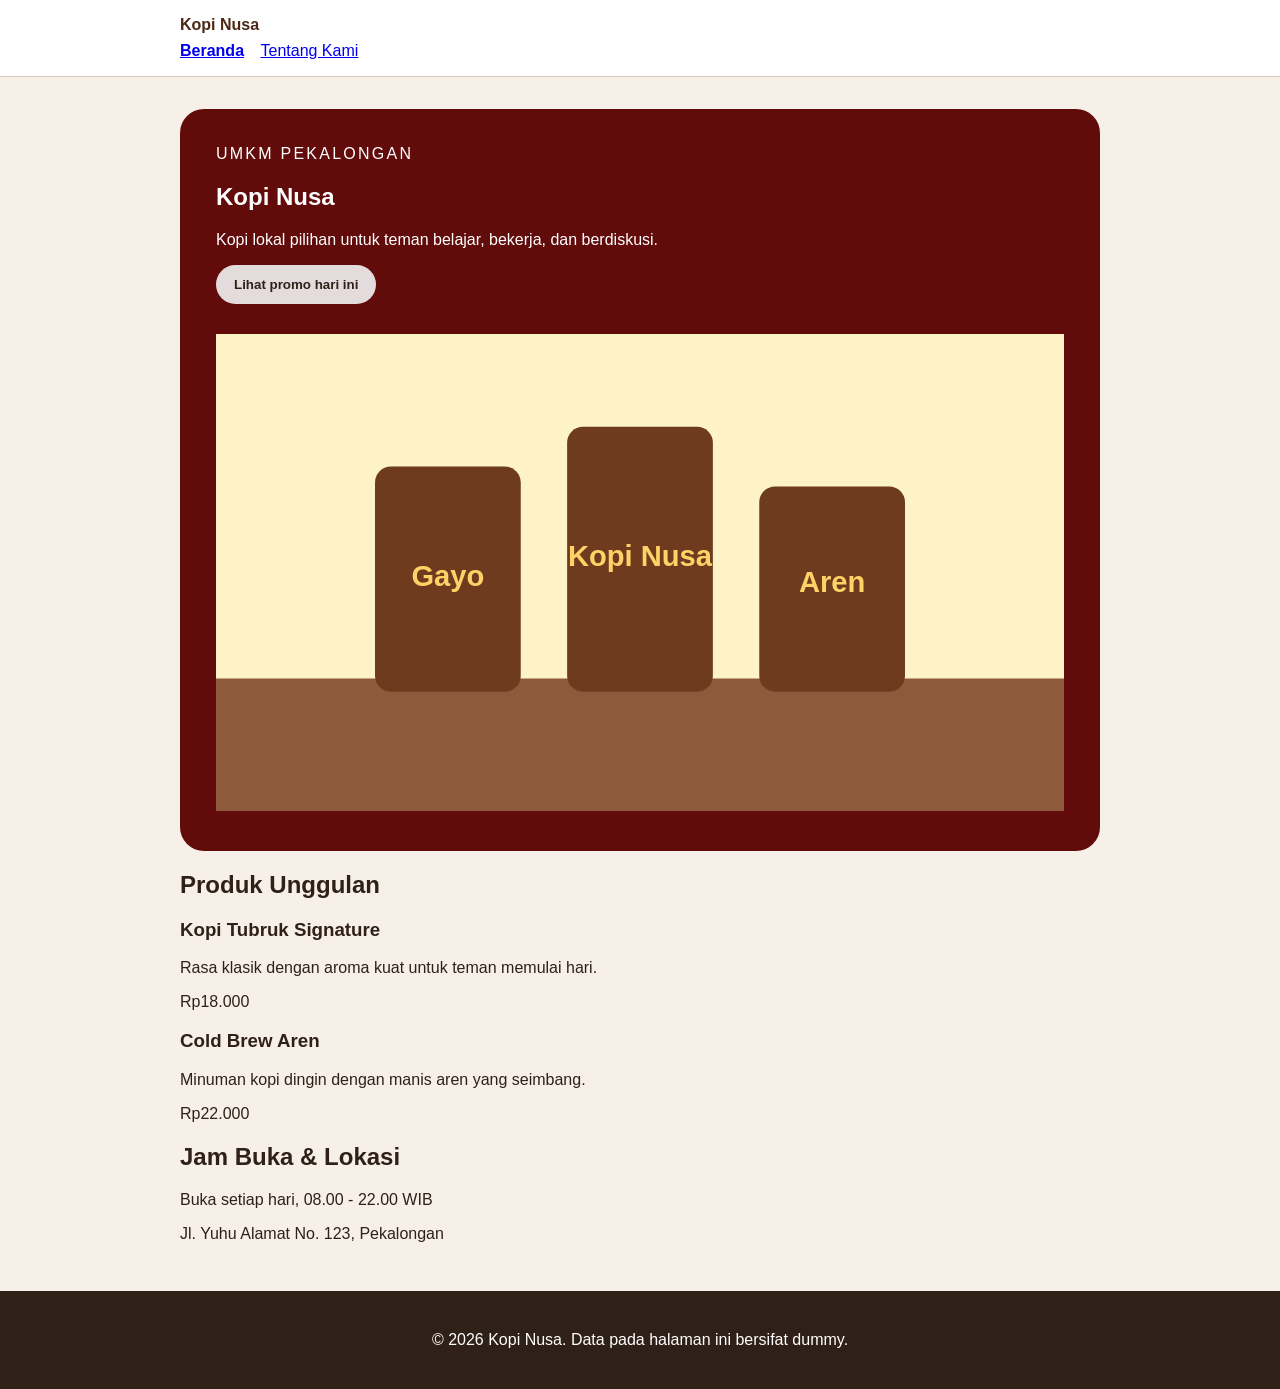
==== index.html @ 95173a09 "feat: tambah semantic html dan navigasi dua halaman" ====
<!doctype html>
<html lang="id">
  <head>
    <meta charset="utf-8" />
    <meta name="viewport" content="width=device-width, initial-scale=1" />
    <title>KOPI UTOMO - Website UMKM</title>
    <link rel="stylesheet" href="css/style.css" />
  </head>

  <body>
    <a class="skip-link" href="#konten">Lewati ke konten utama</a>
    <header class="site-header">
      <nav class="nav" aria-label="Navigasi utama">
        <a class="brand" href="index.html">Kopi Nusa</a>
        <ul>
          <li>
            <a aria-current="page" href="index.html">Beranda</a>
          </li>
          <li>
            <a href="tentang.html">Tentang Kami</a>
          </li>
        </ul>
      </nav>
    </header>

    <main id="konten" class="page">
      <section class="hero" aria-labelledby="hero-title">
        <p class="eyebrow">UMKM Pekalongan</p>

        <h1 id="hero-title">Kopi Nusa</h1>

        <p>Kopi lokal pilihan untuk teman belajar, bekerja, dan berdiskusi.</p>

        <button id="promoButton" type="button">Lihat promo hari ini</button>

        <img
          src="assets/images/etalase-kopi.svg"
          alt="Etalase Kopi Nusa berisi kemasan kopi lokal"
        />
      </section>
      <section aria-labelledby="produk-title">
        <h2 id="produk-title">Produk Unggulan</h2>
        <div class="product-list">
          <article class="product-card">
            <h3>Kopi Tubruk Signature</h3>
            <p>Rasa klasik dengan aroma kuat untuk teman memulai hari.</p>
            <p class="price">Rp18.000</p>
          </article>
          <article class="product-card">
            <h3>Cold Brew Aren</h3>
            <p>Minuman kopi dingin dengan manis aren yang seimbang.</p>
            <p class="price">Rp22.000</p>
          </article>
        </div>
      </section>
      <section aria-labelledby="jam-lokasi-title">
        <h2 id="jam-lokasi-title">Jam Buka & Lokasi</h2>
        <p>Buka setiap hari, 08.00 - 22.00 WIB</p>
        <p>Jl. Yuhu Alamat No. 123, Pekalongan</p>
      </section>
    </main>
    
    <footer class="site-footer">
      <p>&copy; 2026 Kopi Nusa. Data pada halaman ini bersifat dummy.</p>
    </footer>
    <script src="js/script.js"></script>
  </body>
</html>
---- css/style.css ----
body {
  margin: 0;
  color: #2f2118;
  background: #f6f0e8;
  font-family: Arial, sans-serif;
}

.page {
  max-width: 920px;
  margin: 0 auto;
  padding: 32px 20px;
}

.hero {
  padding: 36px;
  color: white;
  background: #610b0b;
  border-radius: 24px;
}

.eyebrow {
  margin: 0 0 8px;
  letter-spacing: 0.14em;
  text-transform: uppercase;
}

.products {
  padding-left: 1.2rem;
}

button {
  padding: 12px 18px;
  margin-bottom: 30px;
  color: #2f2118;
  font-weight: 700;
  cursor: pointer;
  background: #e4dcdc;
  border: 0;
  border-radius: 999px;
}

.skip-link { position: absolute; left: -9999px; padding: 8px 12px; color: white; background: #2f2118; }
.skip-link:focus { top: 8px; left: 8px; }
.site-header { padding: 16px 20px; background: white; border-bottom: 1px solid #dccbbc; }
.nav { max-width: 920px; margin: 0 auto; }
.brand { display: inline-block; margin-bottom: 8px; color: #4b2715; font-weight: 800; text-decoration: none; }
.nav ul { padding: 0; margin: 0; list-style: none; }
.nav li { display: inline-block; margin-right: 12px; }
.nav a[aria-current="page"] { font-weight: 800; }
a:focus-visible,
button:focus-visible { outline: 3px solid #2563eb; outline-offset: 3px; }
.site-footer { padding: 24px 20px; color: white; text-align: center; background: #2f2118; }
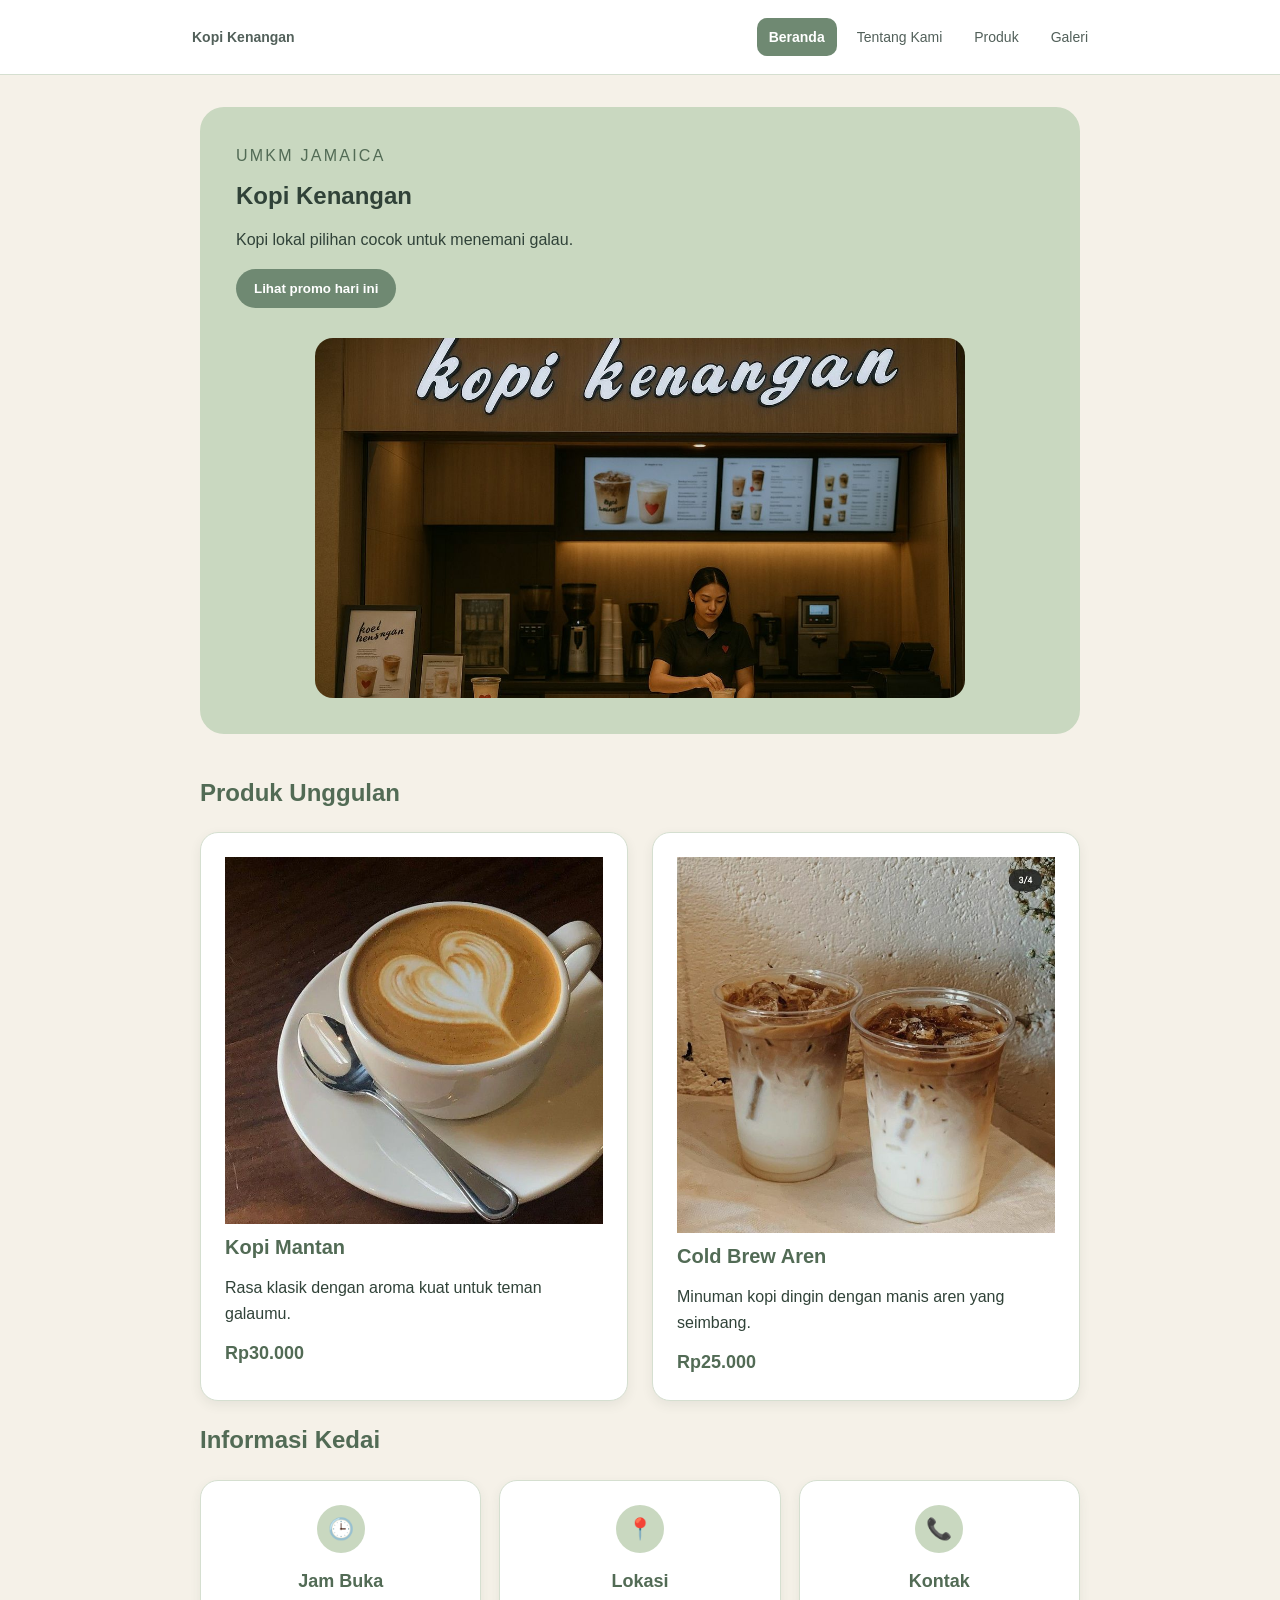
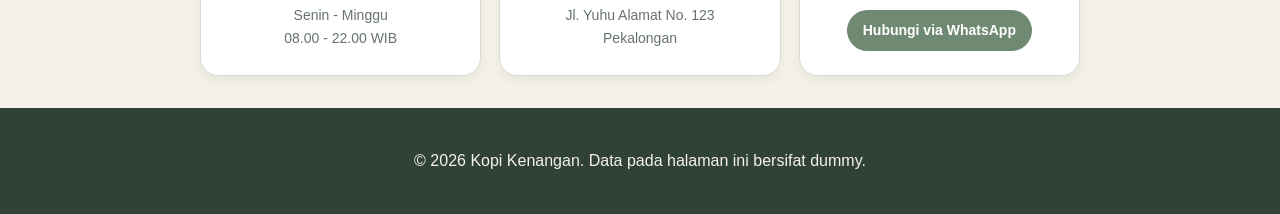
==== commit f132bc66: "feat: tambah produk, galeri, media, dan tabel katalog" ====
--- a/index.html
+++ b/index.html
@@ -1,68 +1,179 @@
 <!doctype html>
 <html lang="id">
-  <head>
-    <meta charset="utf-8" />
-    <meta name="viewport" content="width=device-width, initial-scale=1" />
-    <title>KOPI UTOMO - Website UMKM</title>
-    <link rel="stylesheet" href="css/style.css" />
-  </head>
+<head>
+  <meta charset="utf-8" />
+  <meta name="viewport" content="width=device-width, initial-scale=1" />
+  <title>KOPI UTOMO - Website UMKM</title>
+  <link rel="stylesheet" href="css/style.css" />
+</head>
+<body>
 
-  <body>
-    <a class="skip-link" href="#konten">Lewati ke konten utama</a>
-    <header class="site-header">
-      <nav class="nav" aria-label="Navigasi utama">
-        <a class="brand" href="index.html">Kopi Nusa</a>
-        <ul>
-          <li>
-            <a aria-current="page" href="index.html">Beranda</a>
-          </li>
-          <li>
-            <a href="tentang.html">Tentang Kami</a>
-          </li>
-        </ul>
-      </nav>
-    </header>
+  <!-SKIP LINK->
+  <a class="skip-link" href="#konten">
+    Lewati ke konten utama
+  </a>
 
-    <main id="konten" class="page">
-      <section class="hero" aria-labelledby="hero-title">
-        <p class="eyebrow">UMKM Pekalongan</p>
+  <!HEADER & NAVIGASI>
+  <header class="site-header">
+    <nav class="nav" aria-label="Navigasi utama">
+      <a class="brand" href="index.html">
+        Kopi Kenangan
+      </a>
+      <ul>
+        <li>
+          <a aria-current="page" href="index.html">
+            Beranda
+          </a>
+        </li>
+        <li>
+          <a href="tentang.html">
+            Tentang Kami
+          </a>
+        </li>
 
-        <h1 id="hero-title">Kopi Nusa</h1>
+        <li>
+          <a href="produk.html">
+            Produk
+          </a>
+        </li>
 
-        <p>Kopi lokal pilihan untuk teman belajar, bekerja, dan berdiskusi.</p>
+        <li>
+          <a href="galeri.html">
+            Galeri
+          </a>
+        </li>
+      </ul>
+    </nav>
+  </header>
 
-        <button id="promoButton" type="button">Lihat promo hari ini</button>
+  <!KONTEN UTAMA->
+  <main id="konten" class="page">
 
-        <img
-          src="assets/images/etalase-kopi.svg"
-          alt="Etalase Kopi Nusa berisi kemasan kopi lokal"
-        />
-      </section>
-      <section aria-labelledby="produk-title">
-        <h2 id="produk-title">Produk Unggulan</h2>
-        <div class="product-list">
-          <article class="product-card">
-            <h3>Kopi Tubruk Signature</h3>
-            <p>Rasa klasik dengan aroma kuat untuk teman memulai hari.</p>
-            <p class="price">Rp18.000</p>
-          </article>
-          <article class="product-card">
-            <h3>Cold Brew Aren</h3>
-            <p>Minuman kopi dingin dengan manis aren yang seimbang.</p>
-            <p class="price">Rp22.000</p>
-          </article>
-        </div>
-      </section>
-      <section aria-labelledby="jam-lokasi-title">
-        <h2 id="jam-lokasi-title">Jam Buka & Lokasi</h2>
-        <p>Buka setiap hari, 08.00 - 22.00 WIB</p>
-        <p>Jl. Yuhu Alamat No. 123, Pekalongan</p>
-      </section>
-    </main>
-    
-    <footer class="site-footer">
-      <p>&copy; 2026 Kopi Nusa. Data pada halaman ini bersifat dummy.</p>
-    </footer>
-    <script src="js/script.js"></script>
-  </body>
-</html>
+    <!HERO>
+    <section class="hero" aria-labelledby="hero-title">
+
+      <p class="eyebrow">
+        UMKM Jamaica
+      </p>
+      <h1 id="hero-title">
+        Kopi Kenangan
+      </h1>
+      <p>
+        Kopi lokal pilihan cocok untuk menemani galau.
+      </p>
+
+      <button id="promoButton" type="button">
+        Lihat promo hari ini
+      </button>
+      <img src="assets/images/kopi kenangan.jpg" alt="Etalase Kopi Kenangan berisi kemasan kopi lokal" />
+    </section>
+
+    <!PRODUK UNGGULAN>
+    <section aria-labelledby="produk-title">
+      <h2 id="produk-title">
+        Produk Unggulan
+      </h2>
+      <div class="product-list">
+
+        <!-- PRODUK 1 -->
+        <article class="product-card">
+
+          <img src="assets/images/Mantan.jpg" alt="Kopi Mantan dengan aroma kopi klasik" />
+          <div class="product-info">
+            <h3>
+              Kopi Mantan
+            </h3>
+            <p>
+              Rasa klasik dengan aroma kuat untuk teman galaumu.
+            </p>
+            <p class="price">
+              Rp30.000
+            </p>
+          </div>
+        </article>
+
+        <!-- PRODUK 2 -->
+        <article class="product-card">
+          <img src="assets/images/download.jpg" alt="Cold Brew Aren dengan es dan gula aren" />
+          <div class="product-info">
+            <h3>
+              Cold Brew Aren
+            </h3>
+            <p>
+              Minuman kopi dingin dengan manis aren yang seimbang.
+            </p>
+            <p class="price">
+              Rp25.000
+            </p>
+          </div>
+        </article>
+      </div>
+
+    <!INFORMASI KEDAI->
+    <section aria-labelledby="info-title" class="info-section">
+      <h2 id="info-title">
+        Informasi Kedai
+      </h2>
+      <div class="info-list">
+
+        <!-- JAM BUKA -->
+        <article class="info-card">
+          <div class="info-icon">
+            🕒
+          </div>
+          <h3>
+            Jam Buka
+          </h3>
+          <p>
+            Senin - Minggu<br />
+            08.00 - 22.00 WIB
+          </p>
+        </article>
+
+
+        <!-- LOKASI -->
+        <article class="info-card">
+          <div class="info-icon">
+            📍
+          </div>
+          <h3>
+            Lokasi
+          </h3>
+          <p>
+            Jl. Yuhu Alamat No. 123<br />
+            Pekalongan
+          </p>
+        </article>
+
+
+        <!-- KONTAK -->
+        <article class="info-card">
+          <div class="info-icon">
+            📞
+          </div>
+          <h3>
+            Kontak
+          </h3>
+
+          <p class="contact-link">
+            <a href="https://wa.me/6281234567890" target="_blank" rel="noopener">
+              Hubungi via WhatsApp
+            </a>
+          </p>
+        </article>
+      </div>
+    </section>
+  </main>
+
+  <!FOOTER->
+  <footer class="site-footer">
+    <p>
+      &copy; 2026 Kopi Kenangan.
+      Data pada halaman ini bersifat dummy.
+    </p>
+  </footer>
+
+  <!JAVASCRIPT -->
+  <script src="js/script.js"></script>
+</body>
+</html>
--- a/css/style.css
+++ b/css/style.css
@@ -1,8 +1,13 @@
+* {
+  box-sizing: border-box;
+}
+
 body {
   margin: 0;
-  color: #2f2118;
-  background: #f6f0e8;
+  color: #304238;
+  background: #f5f1e8;
   font-family: Arial, sans-serif;
+  line-height: 1.6;
 }
 
 .page {
@@ -11,42 +16,621 @@
   padding: 32px 20px;
 }
 
+.site-header {
+  padding: 18px 20px;
+  background: #ffffff;
+  border-bottom: 1px solid #d5dfd0;
+}
+
+.nav {
+  max-width: 920px;
+  margin: 0 auto;
+
+  display: flex;
+  align-items: center;
+  justify-content: space-between;
+
+  gap: 30px;
+}
+
+/* Brand */
+
+.brand {
+  display: inline-block;
+  margin: 0;
+
+  color: #526b55;
+  font-size: 20px;
+  font-weight: 800;
+
+  text-decoration: none;
+  white-space: nowrap;
+}
+
+.brand:hover {
+  color: #6f8972;
+}
+
+/* Menu */
+
+.nav ul {
+  display: flex;
+  align-items: center;
+
+  gap: 8px;
+
+  padding: 0;
+  margin: 0;
+
+  background: transparent;
+  border: 0;
+
+  list-style: none;
+}
+
+.nav li {
+  margin: 0;
+}
+
+/* Link menu */
+
+.nav a {
+  display: inline-block;
+
+  padding: 8px 12px;
+
+  color: #52605a;
+
+  border-radius: 10px;
+
+  font-size: 14px;
+  text-decoration: none;
+
+  transition: 0.2s;
+}
+
+.nav a:hover {
+  color: #526b55;
+  background: #f0f5ed;
+}
+
+/* Menu aktif */
+
+.nav a[aria-current="page"] {
+  color: #ffffff;
+  background: #6f8972;
+
+  font-weight: 700;
+}
+
 .hero {
   padding: 36px;
-  color: white;
-  background: #610b0b;
+
+  color: #304238;
+  background: #c9d8c0;
+
   border-radius: 24px;
+}
+
+.hero h1 {
+  margin-top: 0;
+  margin-bottom: 12px;
+
+  color: #304238;
+}
+
+.hero p {
+  margin-top: 0;
 }
 
 .eyebrow {
   margin: 0 0 8px;
+
+  color: #526b55;
+
   letter-spacing: 0.14em;
   text-transform: uppercase;
 }
 
-.products {
-  padding-left: 1.2rem;
-}
+img {
+  max-width: 100%;
+  height: auto;
+}
+
+.hero img {
+  display: block;
+
+  width: 100%;
+  max-width: 650px;
+  height: 360px;
+
+  margin: 20px auto 0;
+
+  object-fit: cover;
+
+  border-radius: 18px;
+}
+
+/* =========================
+FIGURE
+========================= */
+
+figure {
+  margin: 0 0 24px;
+}
+
+figcaption {
+  margin-top: 8px;
+
+  color: #66736a;
+
+  font-size: 14px;
+  line-height: 1.5;
+}
+
+/* =========================
+GALERI
+========================= */
+
+.gallery-list {
+  margin-top: 20px;
+}
+
+.media-card {
+  max-width: 600px;
+
+  margin: 0 auto 24px;
+
+  background: #ffffff;
+
+  border: 1px solid #d5dfd0;
+  border-radius: 18px;
+
+  overflow: hidden;
+
+  box-shadow: 0 4px 12px rgba(48, 66, 56, 0.08);
+}
+
+.media-card img {
+  display: block;
+
+  width: 100%;
+  height: 280px;
+
+  object-fit: cover;
+}
+
+.media-card figcaption {
+  padding: 14px 18px;
+  margin: 0;
+}
+
+/* =========================
+PRODUK
+========================= */
+
+.product-list {
+  display: grid;
+
+  grid-template-columns: repeat(2, minmax(0, 1fr));
+
+  gap: 24px;
+
+  margin-top: 20px;
+}
+
+.product-card {
+  padding: 24px;
+
+  background: #ffffff;
+
+  border: 1px solid #d5dfd0;
+  border-radius: 18px;
+
+  box-shadow: 0 4px 12px rgba(48, 66, 56, 0.08);
+}
+
+.product-card h3 {
+  margin-top: 0;
+  margin-bottom: 12px;
+
+  color: #526b55;
+
+  font-size: 20px;
+}
+
+.product-card p {
+  margin-top: 0;
+  margin-bottom: 12px;
+
+  line-height: 1.6;
+}
+
+/* =========================
+HARGA
+========================= */
+
+.price {
+  margin-bottom: 0 !important;
+
+  color: #526b55;
+
+  font-size: 18px;
+  font-weight: 800;
+}
+
+/* =========================
+TABEL
+========================= */
+
+table {
+  width: 100%;
+
+  margin-top: 20px;
+
+  background: #ffffff;
+
+  border: 1px solid #d5dfd0;
+
+  border-collapse: collapse;
+
+  border-radius: 12px;
+
+  overflow: hidden;
+}
+
+caption {
+  margin-bottom: 8px;
+
+  color: #526b55;
+
+  font-weight: 700;
+
+  text-align: left;
+}
+
+th,
+td {
+  padding: 12px 14px;
+
+  text-align: left;
+
+  border: 1px solid #d5dfd0;
+}
+
+thead th {
+  color: #ffffff;
+
+  background: #6f8972;
+}
+
+tbody th {
+  color: #304238;
+
+  background: #f5f1e8;
+}
+
+/* =========================
+SECTION
+========================= */
+
+main section {
+  margin-bottom: 40px;
+}
+
+main section:last-child {
+  margin-bottom: 0;
+}
+
+h2 {
+  margin-top: 0;
+  margin-bottom: 16px;
+
+  color: #526b55;
+}
+
+/* =========================
+KATEGORI PRODUK
+========================= */
+
+main ul {
+  padding: 20px 20px 20px 40px;
+
+  margin: 0;
+
+  background: #ffffff;
+
+  border: 1px solid #d5dfd0;
+  border-radius: 16px;
+}
+
+main li {
+  margin-bottom: 8px;
+}
+
+main li:last-child {
+  margin-bottom: 0;
+}
+
+/* =========================
+AUDIO
+========================= */
+
+audio {
+  display: block;
+
+  width: 100%;
+  max-width: 500px;
+}
+
+/* =========================
+BUTTON PROMO
+========================= */
 
 button {
   padding: 12px 18px;
-  margin-bottom: 30px;
-  color: #2f2118;
+
+  margin-bottom: 10px;
+
+  color: #ffffff;
+
   font-weight: 700;
+
   cursor: pointer;
-  background: #e4dcdc;
+
+  background: #6f8972;
+
   border: 0;
+
   border-radius: 999px;
 }
 
-.skip-link { position: absolute; left: -9999px; padding: 8px 12px; color: white; background: #2f2118; }
-.skip-link:focus { top: 8px; left: 8px; }
-.site-header { padding: 16px 20px; background: white; border-bottom: 1px solid #dccbbc; }
-.nav { max-width: 920px; margin: 0 auto; }
-.brand { display: inline-block; margin-bottom: 8px; color: #4b2715; font-weight: 800; text-decoration: none; }
-.nav ul { padding: 0; margin: 0; list-style: none; }
-.nav li { display: inline-block; margin-right: 12px; }
-.nav a[aria-current="page"] { font-weight: 800; }
+button:hover {
+  background: #5d7561;
+}
+
+/* =========================
+INFORMASI KEDAI
+========================= */
+
+.info-section {
+  margin-top: 20px;
+}
+
+.info-section h2 {
+  margin-bottom: 20px;
+}
+
+.info-list {
+  display: grid;
+
+  grid-template-columns: repeat(3, 1fr);
+
+  gap: 18px;
+}
+
+.info-card {
+  padding: 24px 20px;
+
+  text-align: center;
+
+  background: #ffffff;
+
+  border: 1px solid #d5dfd0;
+  border-radius: 18px;
+
+  box-shadow: 0 4px 12px rgba(48, 66, 56, 0.07);
+}
+
+.info-icon {
+  display: flex;
+
+  align-items: center;
+  justify-content: center;
+
+  width: 48px;
+  height: 48px;
+
+  margin: 0 auto 14px;
+
+  background: #c9d8c0;
+
+  border-radius: 50%;
+
+  font-size: 21px;
+}
+
+.info-card h3 {
+  margin: 0 0 8px;
+
+  color: #526b55;
+
+  font-size: 18px;
+}
+
+.info-card p {
+  margin: 0;
+
+  color: #66736a;
+
+  font-size: 14px;
+
+  line-height: 1.7;
+}
+
+/* =========================
+LINK KONTAK
+========================= */
+
+.contact-link {
+  margin-top: 14px !important;
+}
+
+.contact-link a {
+  display: inline-block;
+
+  padding: 9px 16px;
+
+  color: #ffffff;
+
+  background: #6f8972;
+
+  border-radius: 999px;
+
+  font-size: 14px;
+  font-weight: 600;
+
+  text-decoration: none;
+
+  transition: 0.2s;
+}
+
+.contact-link a:hover {
+  background: #5d7561;
+
+  transform: translateY(-1px);
+}
+
+/* =========================
+SKIP LINK
+========================= */
+
+.skip-link {
+  position: absolute;
+
+  left: -9999px;
+
+  padding: 8px 12px;
+
+  color: #ffffff;
+
+  background: #304238;
+
+  border-radius: 6px;
+}
+
+.skip-link:focus {
+  top: 8px;
+  left: 8px;
+}
+
+/* =========================
+FOCUS
+========================= */
+
 a:focus-visible,
-button:focus-visible { outline: 3px solid #2563eb; outline-offset: 3px; }
-.site-footer { padding: 24px 20px; color: white; text-align: center; background: #2f2118; }+button:focus-visible {
+  outline: 3px solid #9caf98;
+
+  outline-offset: 3px;
+}
+
+/* =========================
+FOOTER
+========================= */
+
+.site-footer {
+  padding: 24px 20px;
+
+  color: #f5f1e8;
+
+  text-align: center;
+
+  background: #304238;
+}
+
+/* =========================
+RESPONSIVE
+========================= */
+
+@media (max-width: 600px) {
+
+  .page {
+    padding: 20px 15px;
+  }
+
+  /* Header HP */
+
+  .nav {
+    flex-direction: column;
+
+    align-items: flex-start;
+
+    gap: 12px;
+    
+  }
+
+  .nav ul {
+    flex-wrap: wrap;
+
+    gap: 5px;
+    
+  }
+
+  .nav a {
+    padding: 7px 10px;
+
+    font-size: 13px;
+  
+  }
+
+  /* Hero */
+
+  .hero {
+    padding: 24px;
+
+   border-radius: 16px;
+
+  }
+
+  .hero img {
+    width: 100%;
+    height: 240px;
+  }
+
+  /* Produk */
+
+  .product-list {
+    grid-template-columns: 1fr;
+  }
+
+  .product-card {
+    padding: 20px;
+  }
+
+  /* Galeri */
+
+  .media-card {
+    max-width: 100%;
+  }
+
+  .media-card img {
+    height: 240px;
+  }
+
+  /* Informasi kedai */
+
+  .info-list {
+    grid-template-columns: 1fr;
+
+
+    gap: 16px;
+
+
+  }
+
+  .info-card {
+    padding: 20px;
+  }
+
+  /* Tabel */
+
+  table {
+    font-size: 14px;
+  }
+
+  th,
+  td {
+    padding: 10px;
+  }
+}
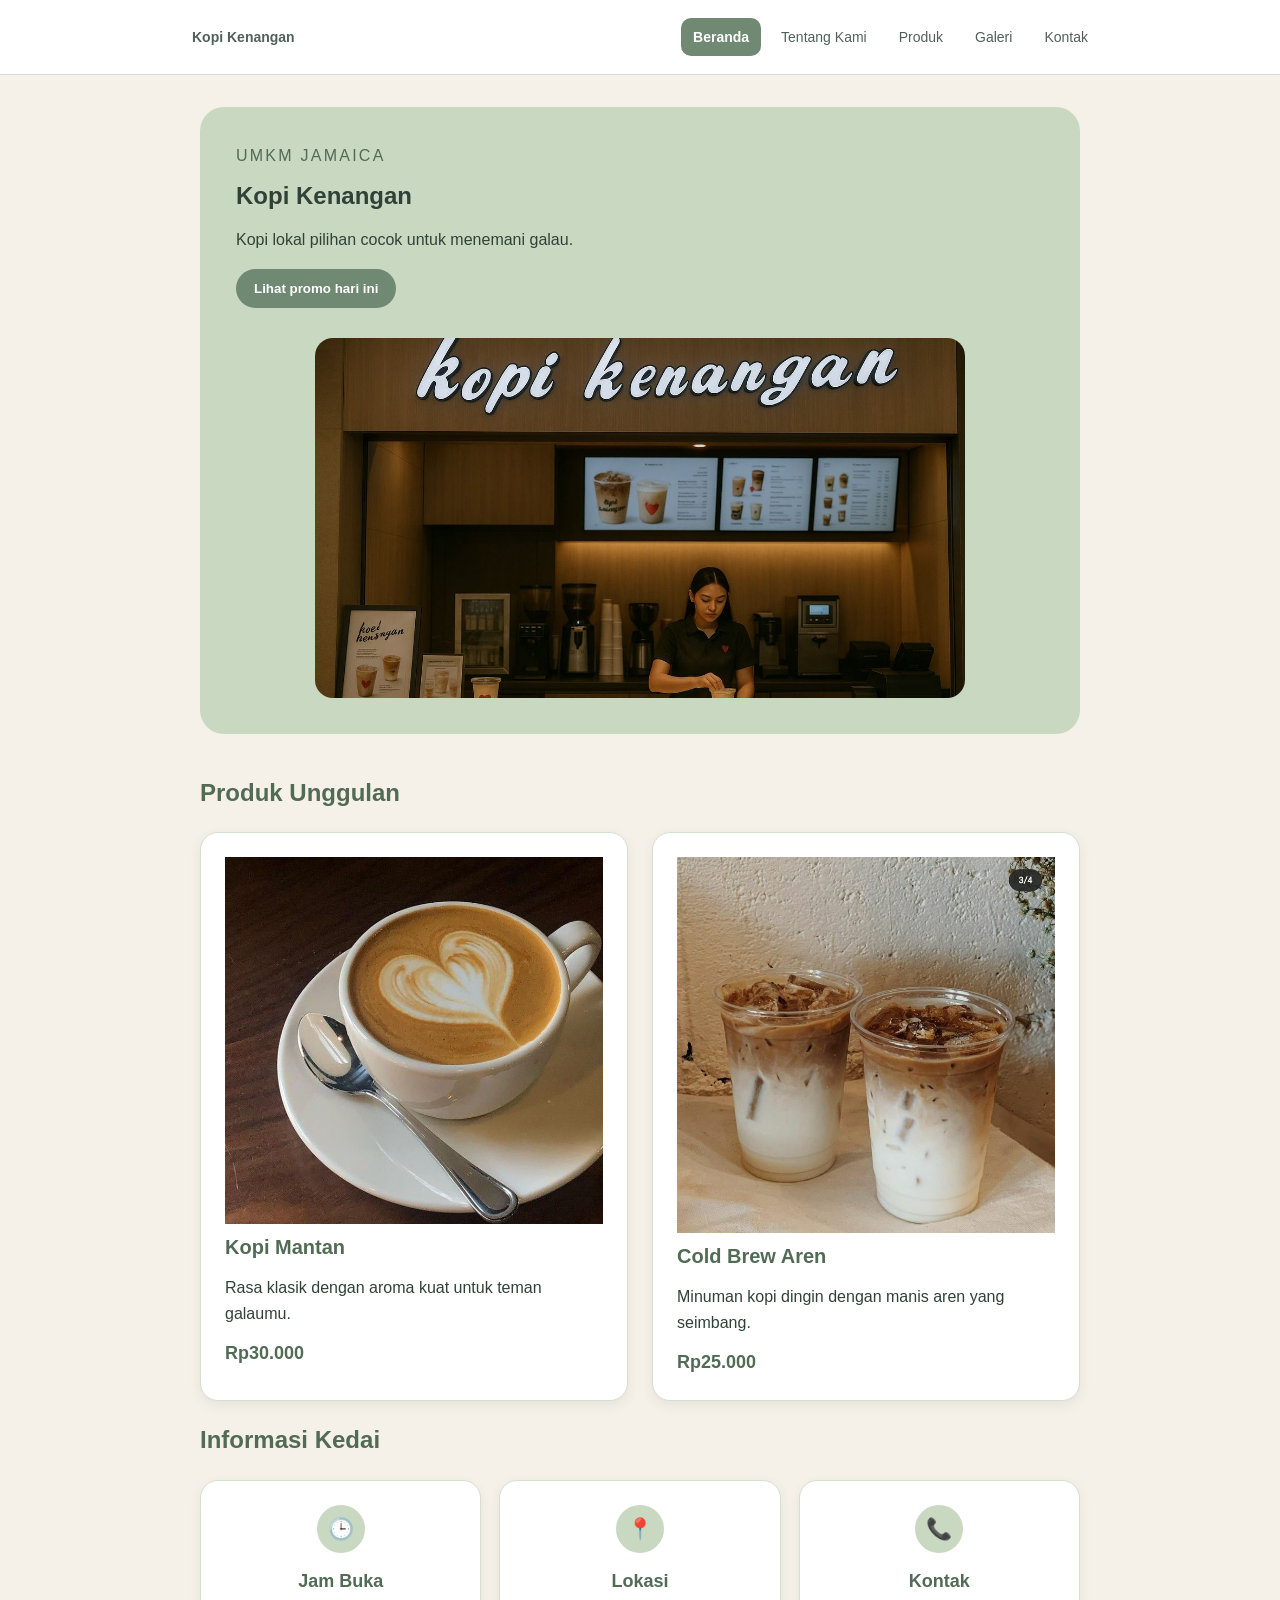
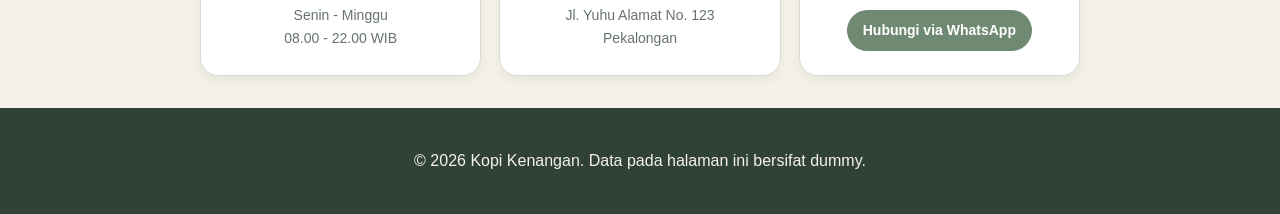
==== commit d2ccf63d: "feat: tambah form kontak aksesibel dan preview" ====
--- a/index.html
+++ b/index.html
@@ -21,9 +21,9 @@
       </a>
       <ul>
         <li>
-          <a aria-current="page" href="index.html">
-            Beranda
-          </a>
+          <a href="index.html" aria-current="page">
+          Beranda
+        </a>
         </li>
         <li>
           <a href="tentang.html">
@@ -40,6 +40,11 @@
         <li>
           <a href="galeri.html">
             Galeri
+          </a>
+        </li>
+        <li>
+          <a href="kontak.html">
+            Kontak
           </a>
         </li>
       </ul>
--- a/css/style.css
+++ b/css/style.css
@@ -633,4 +633,179 @@
   td {
     padding: 10px;
   }
-}+}
+
+/* =========================
+   P04 - FORM HTML
+   ========================= */
+
+.form-section {
+  margin-top: 20px;
+  padding: 24px;
+
+  background: #ffffff;
+
+  border: 1px solid #d5dfd0;
+  border-radius: 18px;
+}
+
+.form-group {
+  margin-bottom: 20px;
+}
+
+.form-group label {
+  display: block;
+
+  margin-bottom: 7px;
+
+  color: #304238;
+  font-weight: 700;
+}
+
+
+/* =========================
+   INPUT FORM
+   ========================= */
+
+input[type="text"],
+input[type="email"],
+input[type="tel"],
+input[type="number"],
+select,
+textarea {
+  width: 100%;
+  box-sizing: border-box;
+
+  padding: 11px 12px;
+
+  color: #304238;
+  background: #ffffff;
+
+  border: 1px solid #b9c7b4;
+  border-radius: 8px;
+
+  font: inherit;
+}
+
+textarea {
+  min-height: 120px;
+  resize: vertical;
+}
+
+input::placeholder,
+textarea::placeholder {
+  color: #66736a;
+}
+
+
+/* =========================
+   FIELDSET
+   ========================= */
+
+fieldset {
+  margin: 24px 0;
+  padding: 18px;
+
+  border: 1px solid #d5dfd0;
+  border-radius: 12px;
+}
+
+legend {
+  padding: 0 6px;
+
+  color: #526b55;
+  font-weight: 700;
+}
+
+
+/* =========================
+   RADIO & CHECKBOX
+   ========================= */
+
+.radio-group label,
+.agreement label {
+  display: block;
+
+  margin-bottom: 10px;
+
+  font-weight: 400;
+}
+
+input[type="radio"],
+input[type="checkbox"] {
+  margin-right: 8px;
+}
+
+
+/* =========================
+   ACCESSIBILITY - FOCUS
+   ========================= */
+
+input:focus,
+select:focus,
+textarea:focus,
+button:focus {
+  outline: 3px solid #9caf98;
+  outline-offset: 3px;
+}
+
+
+/* =========================
+   TOMBOL FORM
+   ========================= */
+
+.form-section button[type="submit"] {
+  padding: 12px 20px;
+
+  color: #ffffff;
+  background: #6f8972;
+
+  border: 0;
+  border-radius: 999px;
+
+  font: inherit;
+  font-weight: 700;
+
+  cursor: pointer;
+}
+
+.form-section button[type="submit"]:hover {
+  background: #5d7561;
+}
+
+
+/* =========================
+   INFORMASI KONTAK
+   ========================= */
+
+.contact-info {
+  margin-top: 24px;
+  padding: 24px;
+
+  background: #ffffff;
+
+  border: 1px solid #d5dfd0;
+  border-radius: 18px;
+}
+
+.contact-info p {
+  margin-bottom: 12px;
+}
+
+.contact-info .contact-link {
+  display: inline-block;
+
+  padding: 9px 16px;
+
+  color: #ffffff;
+  background: #6f8972;
+
+  border-radius: 999px;
+
+  font-weight: 600;
+  text-decoration: none;
+}
+
+.contact-info .contact-link:hover {
+  background: #5d7561;
+}
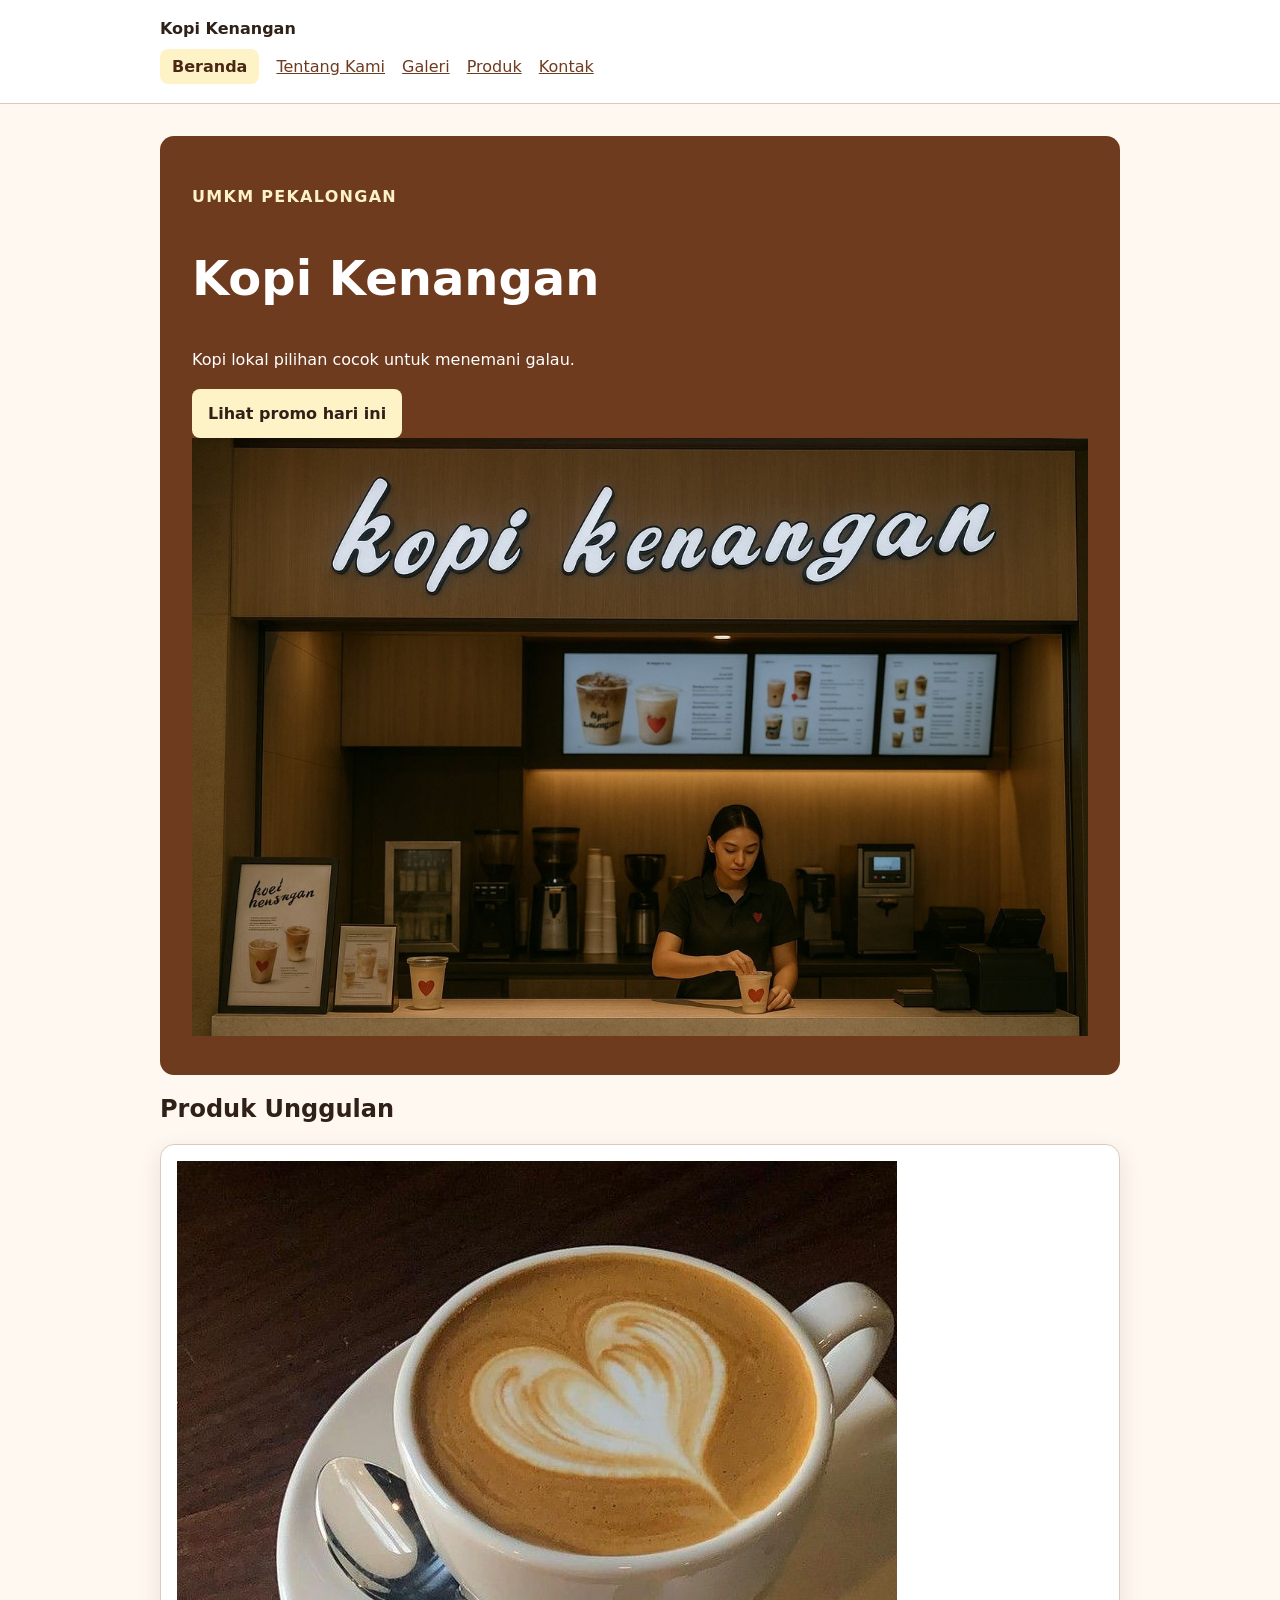
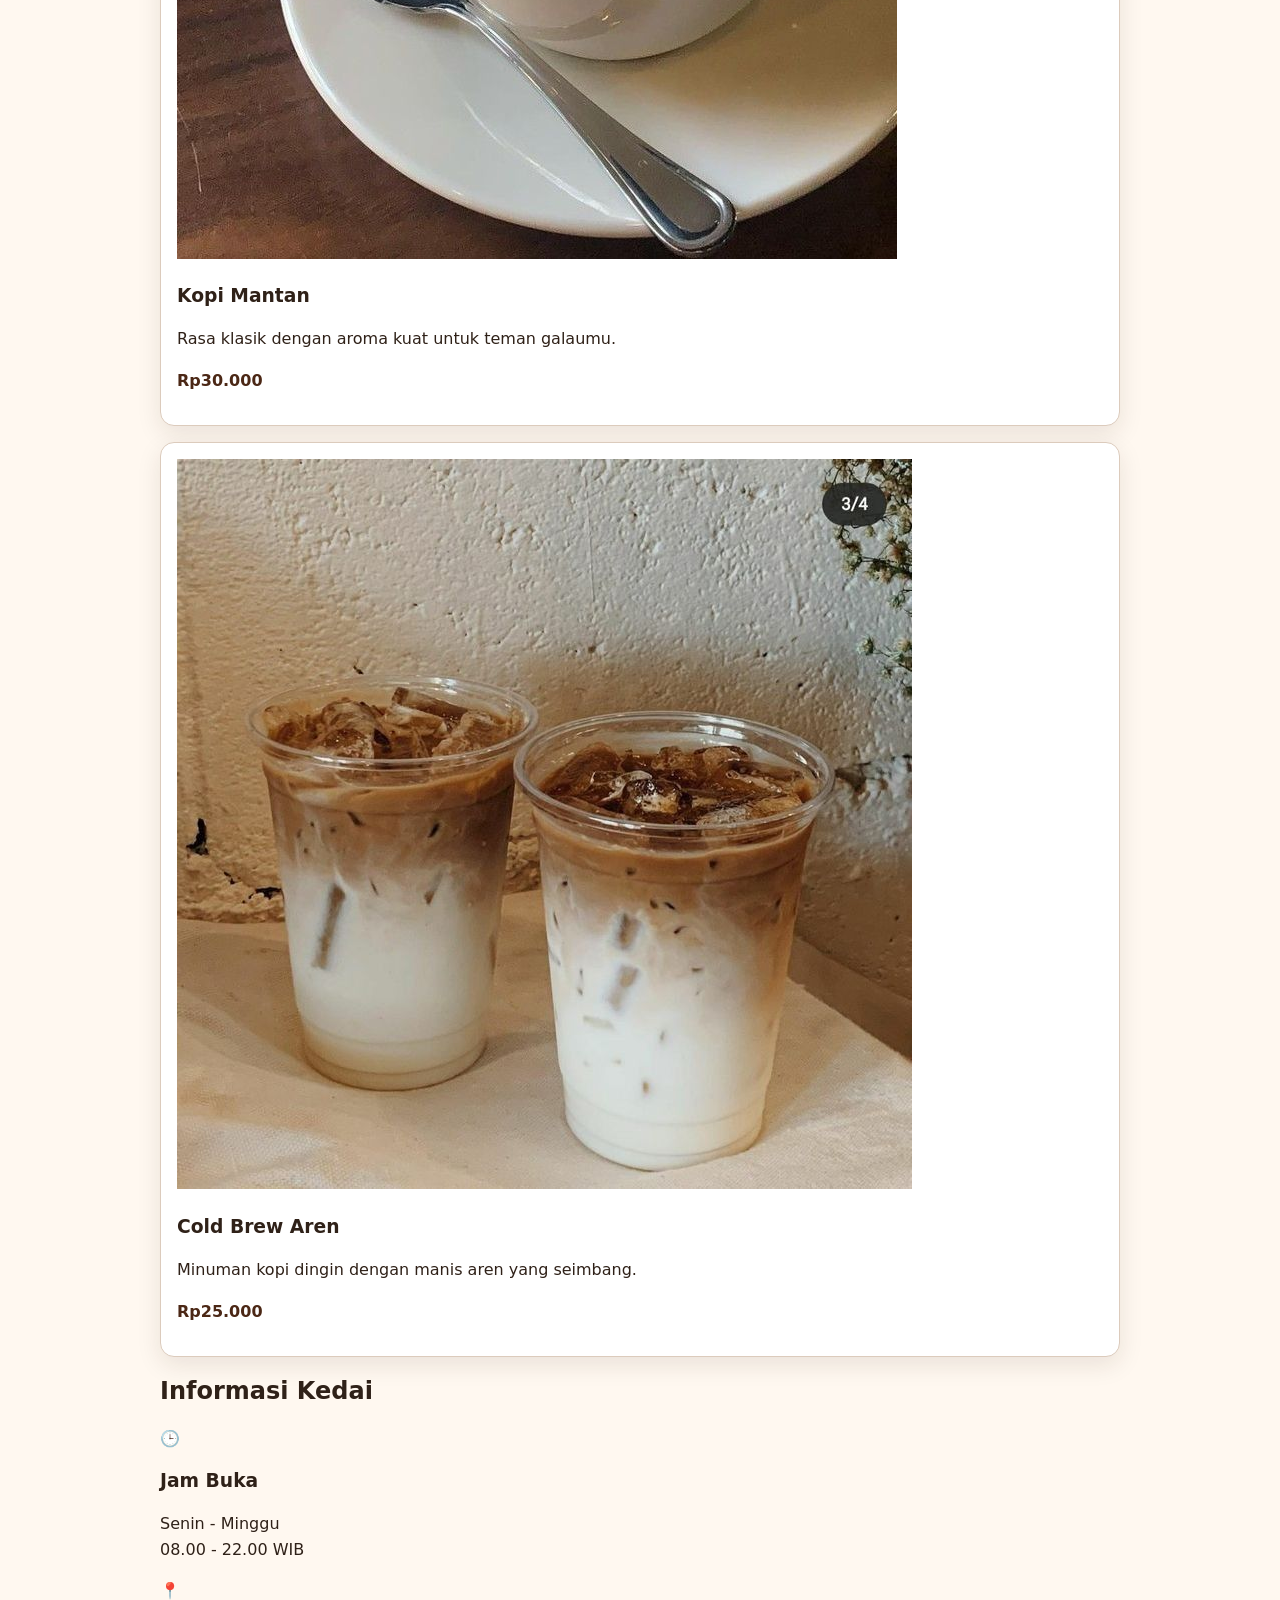
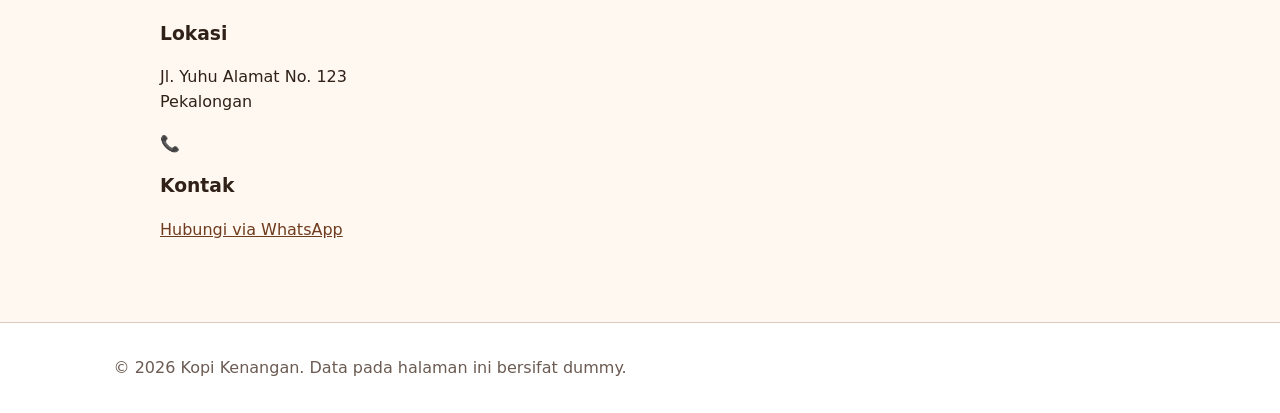
==== commit e5f33c6c: "feat: variasi tema dan design token P05" ====
--- a/index.html
+++ b/index.html
@@ -1,30 +1,35 @@
 <!doctype html>
 <html lang="id">
+
 <head>
-  <meta charset="utf-8" />
-  <meta name="viewport" content="width=device-width, initial-scale=1" />
-  <title>KOPI UTOMO - Website UMKM</title>
-  <link rel="stylesheet" href="css/style.css" />
+  <meta charset="utf-8">
+  <meta name="viewport" content="width=device-width, initial-scale=1">
+  <title>Beranda - Kopi Kenangan</title>
+  <link rel="stylesheet" href="css/style.css">
 </head>
+
 <body>
 
-  <!-SKIP LINK->
+  <!-- Skip Link -->
   <a class="skip-link" href="#konten">
     Lewati ke konten utama
   </a>
 
-  <!HEADER & NAVIGASI>
+  <!-- Header & Navigasi -->
   <header class="site-header">
     <nav class="nav" aria-label="Navigasi utama">
+
       <a class="brand" href="index.html">
         Kopi Kenangan
       </a>
+
       <ul>
         <li>
           <a href="index.html" aria-current="page">
-          Beranda
-        </a>
-        </li>
+            Beranda
+          </a>
+        </li>
+
         <li>
           <a href="tentang.html">
             Tentang Kami
@@ -32,37 +37,41 @@
         </li>
 
         <li>
+          <a href="galeri.html">
+            Galeri
+          </a>
+        </li>
+
+        <li>
           <a href="produk.html">
             Produk
           </a>
         </li>
 
         <li>
-          <a href="galeri.html">
-            Galeri
-          </a>
-        </li>
-        <li>
           <a href="kontak.html">
             Kontak
           </a>
         </li>
       </ul>
+
     </nav>
   </header>
 
-  <!KONTEN UTAMA->
+  <!-- Konten Utama -->
   <main id="konten" class="page">
 
-    <!HERO>
+    <!-- Hero -->
     <section class="hero" aria-labelledby="hero-title">
 
       <p class="eyebrow">
-        UMKM Jamaica
+        UMKM Pekalongan
       </p>
+
       <h1 id="hero-title">
         Kopi Kenangan
       </h1>
+
       <p>
         Kopi lokal pilihan cocok untuk menemani galau.
       </p>
@@ -70,115 +79,161 @@
       <button id="promoButton" type="button">
         Lihat promo hari ini
       </button>
-      <img src="assets/images/kopi kenangan.jpg" alt="Etalase Kopi Kenangan berisi kemasan kopi lokal" />
+
+      <img
+        src="assets/images/kopi kenangan.jpg"
+        alt="Etalase Kopi Kenangan berisi kemasan kopi lokal"
+      >
+
     </section>
 
-    <!PRODUK UNGGULAN>
+    <!-- Produk Unggulan -->
     <section aria-labelledby="produk-title">
+
       <h2 id="produk-title">
         Produk Unggulan
       </h2>
+
       <div class="product-list">
 
-        <!-- PRODUK 1 -->
+        <!-- Produk 1 -->
         <article class="product-card">
 
-          <img src="assets/images/Mantan.jpg" alt="Kopi Mantan dengan aroma kopi klasik" />
+          <img
+            src="assets/images/Mantan.jpg"
+            alt="Kopi Mantan dengan aroma kopi klasik"
+          >
+
           <div class="product-info">
+
             <h3>
               Kopi Mantan
             </h3>
+
             <p>
               Rasa klasik dengan aroma kuat untuk teman galaumu.
             </p>
+
             <p class="price">
               Rp30.000
             </p>
+
           </div>
+
         </article>
 
-        <!-- PRODUK 2 -->
+        <!-- Produk 2 -->
         <article class="product-card">
-          <img src="assets/images/download.jpg" alt="Cold Brew Aren dengan es dan gula aren" />
+
+          <img
+            src="assets/images/download.jpg"
+            alt="Cold Brew Aren dengan es dan gula aren"
+          >
+
           <div class="product-info">
+
             <h3>
               Cold Brew Aren
             </h3>
+
             <p>
               Minuman kopi dingin dengan manis aren yang seimbang.
             </p>
+
             <p class="price">
               Rp25.000
             </p>
+
           </div>
+
         </article>
+
       </div>
 
-    <!INFORMASI KEDAI->
+    </section>
+
+    <!-- Informasi Kedai -->
     <section aria-labelledby="info-title" class="info-section">
+
       <h2 id="info-title">
         Informasi Kedai
       </h2>
-      <div class="info-list">
-
-        <!-- JAM BUKA -->
-        <article class="info-card">
-          <div class="info-icon">
-            🕒
-          </div>
-          <h3>
-            Jam Buka
-          </h3>
-          <p>
-            Senin - Minggu<br />
-            08.00 - 22.00 WIB
-          </p>
-        </article>
-
-
-        <!-- LOKASI -->
-        <article class="info-card">
-          <div class="info-icon">
-            📍
-          </div>
-          <h3>
-            Lokasi
-          </h3>
-          <p>
-            Jl. Yuhu Alamat No. 123<br />
-            Pekalongan
-          </p>
-        </article>
-
-
-        <!-- KONTAK -->
-        <article class="info-card">
-          <div class="info-icon">
-            📞
-          </div>
-          <h3>
-            Kontak
-          </h3>
-
-          <p class="contact-link">
-            <a href="https://wa.me/6281234567890" target="_blank" rel="noopener">
-              Hubungi via WhatsApp
-            </a>
-          </p>
-        </article>
-      </div>
+
+      <!-- Jam Buka -->
+      <article class="info-card">
+
+        <div class="info-icon">
+          🕒
+        </div>
+
+        <h3>
+          Jam Buka
+        </h3>
+
+        <p>
+          Senin - Minggu<br>
+          08.00 - 22.00 WIB
+        </p>
+
+      </article>
+
+      <!-- Lokasi -->
+      <article class="info-card">
+
+        <div class="info-icon">
+          📍
+        </div>
+
+        <h3>
+          Lokasi
+        </h3>
+
+        <p>
+          Jl. Yuhu Alamat No. 123<br>
+          Pekalongan
+        </p>
+
+      </article>
+
+      <!-- Kontak -->
+      <article class="info-card">
+
+        <div class="info-icon">
+          📞
+        </div>
+
+        <h3>
+          Kontak
+        </h3>
+
+        <p class="contact-link">
+          <a
+            href="https://wa.me/6281234567890"
+            target="_blank"
+            rel="noopener"
+          >
+            Hubungi via WhatsApp
+          </a>
+        </p>
+
+      </article>
+
     </section>
+
   </main>
 
-  <!FOOTER->
+  <!-- Footer -->
   <footer class="site-footer">
+
     <p>
       &copy; 2026 Kopi Kenangan.
       Data pada halaman ini bersifat dummy.
     </p>
+
   </footer>
 
-  <!JAVASCRIPT -->
+  <!-- JavaScript -->
   <script src="js/script.js"></script>
+
 </body>
 </html>
--- a/css/style.css
+++ b/css/style.css
@@ -1,135 +1,43 @@
-* {
+:root {
+  --color-primary: #6f3b1f;
+  --color-primary-strong: #4b2715;
+  --color-text: #2f2118;
+  --color-muted: #6b5b52;
+  --color-surface: #ffffff;
+  --color-surface-soft: #fff8f0;
+  --color-border: #dccbbc;
+  --color-focus: #1d4ed8;
+
+  --space-1: 0.5rem;
+  --space-2: 0.75rem;
+  --space-3: 1rem;
+  --space-4: 1.5rem;
+  --space-5: 2rem;
+
+  --radius-sm: 0.5rem;
+  --radius-md: 0.875rem;
+
+  --shadow-card: 0 0.5rem 1.5rem rgb(47 33 24 / 0.1);
+}
+
+
+*,
+*::before,
+*::after {
   box-sizing: border-box;
+}
+
+html {
+  color-scheme: light;
 }
 
 body {
   margin: 0;
-  color: #304238;
-  background: #f5f1e8;
-  font-family: Arial, sans-serif;
+  color: var(--color-text);
+  background: var(--color-surface-soft);
+  font-family: system-ui, -apple-system, BlinkMacSystemFont, "Segoe UI", sans-serif;
+  font-size: 1rem;
   line-height: 1.6;
-}
-
-.page {
-  max-width: 920px;
-  margin: 0 auto;
-  padding: 32px 20px;
-}
-
-.site-header {
-  padding: 18px 20px;
-  background: #ffffff;
-  border-bottom: 1px solid #d5dfd0;
-}
-
-.nav {
-  max-width: 920px;
-  margin: 0 auto;
-
-  display: flex;
-  align-items: center;
-  justify-content: space-between;
-
-  gap: 30px;
-}
-
-/* Brand */
-
-.brand {
-  display: inline-block;
-  margin: 0;
-
-  color: #526b55;
-  font-size: 20px;
-  font-weight: 800;
-
-  text-decoration: none;
-  white-space: nowrap;
-}
-
-.brand:hover {
-  color: #6f8972;
-}
-
-/* Menu */
-
-.nav ul {
-  display: flex;
-  align-items: center;
-
-  gap: 8px;
-
-  padding: 0;
-  margin: 0;
-
-  background: transparent;
-  border: 0;
-
-  list-style: none;
-}
-
-.nav li {
-  margin: 0;
-}
-
-/* Link menu */
-
-.nav a {
-  display: inline-block;
-
-  padding: 8px 12px;
-
-  color: #52605a;
-
-  border-radius: 10px;
-
-  font-size: 14px;
-  text-decoration: none;
-
-  transition: 0.2s;
-}
-
-.nav a:hover {
-  color: #526b55;
-  background: #f0f5ed;
-}
-
-/* Menu aktif */
-
-.nav a[aria-current="page"] {
-  color: #ffffff;
-  background: #6f8972;
-
-  font-weight: 700;
-}
-
-.hero {
-  padding: 36px;
-
-  color: #304238;
-  background: #c9d8c0;
-
-  border-radius: 24px;
-}
-
-.hero h1 {
-  margin-top: 0;
-  margin-bottom: 12px;
-
-  color: #304238;
-}
-
-.hero p {
-  margin-top: 0;
-}
-
-.eyebrow {
-  margin: 0 0 8px;
-
-  color: #526b55;
-
-  letter-spacing: 0.14em;
-  text-transform: uppercase;
 }
 
 img {
@@ -137,675 +45,266 @@
   height: auto;
 }
 
-.hero img {
-  display: block;
-
-  width: 100%;
-  max-width: 650px;
-  height: 360px;
-
-  margin: 20px auto 0;
-
-  object-fit: cover;
-
-  border-radius: 18px;
-}
-
-/* =========================
-FIGURE
-========================= */
+a {
+  color: var(--color-primary);
+}
+
+a:hover {
+  color: var(--color-primary-strong);
+}
+
+:focus-visible {
+  outline: 3px solid var(--color-focus);
+  outline-offset: 3px;
+}
+
+.skip-link {
+  position: absolute;
+  top: -5rem;
+  left: var(--space-3);
+  padding: var(--space-2) var(--space-3);
+  color: var(--color-surface);
+  background: var(--color-text);
+}
+
+.skip-link:focus {
+  top: var(--space-3);
+}
+
+.site-header,
+.site-footer {
+  padding: var(--space-3) var(--space-4);
+  background: var(--color-surface);
+  border-bottom: 1px solid var(--color-border);
+}
+
+.site-footer {
+  margin-top: var(--space-5);
+  color: var(--color-muted);
+  text-align: center;
+  border-top: 1px solid var(--color-border);
+  border-bottom: 0;
+}
+
+.nav,
+.page {
+  width: min(100% - 2rem, 60rem);
+  margin-inline: auto;
+}
+
+.brand {
+  display: inline-block;
+  margin-bottom: var(--space-2);
+  color: var(--color-text);
+  font-weight: 800;
+  text-decoration: none;
+}
+
+.nav ul {
+  padding: 0;
+  margin: 0;
+  list-style: none;
+}
+
+.nav li {
+  display: inline-block;
+  margin: 0 var(--space-2) var(--space-1) 0;
+}
+
+.nav a[aria-current="page"] {
+  padding: var(--space-1) var(--space-2);
+  color: var(--color-primary-strong);
+  font-weight: 700;
+  text-decoration: none;
+  background: #fef3c7;
+  border-radius: var(--radius-sm);
+}
+
+.page {
+  padding-block: var(--space-5);
+}
+
+.hero {
+  padding: var(--space-5);
+  color: var(--color-surface);
+  background: var(--color-primary);
+  border-radius: var(--radius-md);
+}
+
+h1,
+h2,
+h3 {
+  line-height: 1.2;
+  text-wrap: balance;
+}
+
+h1 {
+  font-size: clamp(2rem, 6vw, 3rem);
+}
+
+p,
+li {
+  max-width: 68ch;
+}
+
+.eyebrow {
+  color: var(--color-primary);
+  font-weight: 800;
+  letter-spacing: 0.08em;
+  text-transform: uppercase;
+}
+
+.hero .eyebrow {
+  color: #fef3c7;
+}
+
+.price {
+  color: var(--color-primary-strong);
+  font-weight: 800;
+}
+
+.button,
+button {
+  display: inline-block;
+  padding: var(--space-2) var(--space-3);
+  color: var(--color-surface);
+  font: inherit;
+  font-weight: 700;
+  text-decoration: none;
+  cursor: pointer;
+  background: var(--color-primary);
+  border: 0;
+  border-radius: var(--radius-sm);
+}
+
+.button:hover,
+button:hover {
+  color: var(--color-surface);
+  background: var(--color-primary-strong);
+}
+
+.hero button {
+  color: var(--color-text);
+  background: #fef3c7;
+}
+
+.hero button:hover {
+  color: var(--color-text);
+  background: #fde68a;
+}
+
+
+.product-card,
+.media-card,
+table,
+form {
+  margin-block: var(--space-3);
+  padding: var(--space-3);
+  background: var(--color-surface);
+  border: 1px solid var(--color-border);
+  border-radius: var(--radius-md);
+  box-shadow: var(--shadow-card);
+}
 
 figure {
-  margin: 0 0 24px;
-}
-
-figcaption {
-  margin-top: 8px;
-
-  color: #66736a;
-
-  font-size: 14px;
-  line-height: 1.5;
-}
-
-/* =========================
-GALERI
-========================= */
-
-.gallery-list {
-  margin-top: 20px;
-}
-
-.media-card {
-  max-width: 600px;
-
-  margin: 0 auto 24px;
-
-  background: #ffffff;
-
-  border: 1px solid #d5dfd0;
-  border-radius: 18px;
-
-  overflow: hidden;
-
-  box-shadow: 0 4px 12px rgba(48, 66, 56, 0.08);
-}
-
-.media-card img {
-  display: block;
-
-  width: 100%;
-  height: 280px;
-
-  object-fit: cover;
-}
-
-.media-card figcaption {
-  padding: 14px 18px;
-  margin: 0;
-}
-
-/* =========================
-PRODUK
-========================= */
-
-.product-list {
-  display: grid;
-
-  grid-template-columns: repeat(2, minmax(0, 1fr));
-
-  gap: 24px;
-
-  margin-top: 20px;
-}
-
-.product-card {
-  padding: 24px;
-
-  background: #ffffff;
-
-  border: 1px solid #d5dfd0;
-  border-radius: 18px;
-
-  box-shadow: 0 4px 12px rgba(48, 66, 56, 0.08);
-}
-
-.product-card h3 {
-  margin-top: 0;
-  margin-bottom: 12px;
-
-  color: #526b55;
-
-  font-size: 20px;
-}
-
-.product-card p {
-  margin-top: 0;
-  margin-bottom: 12px;
-
-  line-height: 1.6;
-}
-
-/* =========================
-HARGA
-========================= */
-
-.price {
-  margin-bottom: 0 !important;
-
-  color: #526b55;
-
-  font-size: 18px;
-  font-weight: 800;
-}
-
-/* =========================
-TABEL
-========================= */
+  margin-inline: 0;
+}
+
+figcaption,
+caption {
+  color: var(--color-muted);
+}
 
 table {
   width: 100%;
-
-  margin-top: 20px;
-
-  background: #ffffff;
-
-  border: 1px solid #d5dfd0;
-
   border-collapse: collapse;
-
-  border-radius: 12px;
-
-  overflow: hidden;
+  border-radius: 0;
 }
 
 caption {
-  margin-bottom: 8px;
-
-  color: #526b55;
-
+  margin-bottom: var(--space-2);
   font-weight: 700;
-
   text-align: left;
 }
 
 th,
 td {
-  padding: 12px 14px;
-
+  padding: var(--space-2);
   text-align: left;
-
-  border: 1px solid #d5dfd0;
-}
-
-thead th {
-  color: #ffffff;
-
-  background: #6f8972;
-}
-
-tbody th {
-  color: #304238;
-
-  background: #f5f1e8;
-}
-
-/* =========================
-SECTION
-========================= */
-
-main section {
-  margin-bottom: 40px;
-}
-
-main section:last-child {
-  margin-bottom: 0;
-}
-
-h2 {
-  margin-top: 0;
-  margin-bottom: 16px;
-
-  color: #526b55;
-}
-
-/* =========================
-KATEGORI PRODUK
-========================= */
-
-main ul {
-  padding: 20px 20px 20px 40px;
-
-  margin: 0;
-
-  background: #ffffff;
-
-  border: 1px solid #d5dfd0;
-  border-radius: 16px;
-}
-
-main li {
-  margin-bottom: 8px;
-}
-
-main li:last-child {
-  margin-bottom: 0;
-}
-
-/* =========================
-AUDIO
-========================= */
-
-audio {
+  border: 1px solid var(--color-border);
+}
+
+th {
+  background: var(--color-surface-soft);
+}
+
+.field {
+  margin-bottom: var(--space-3);
+}
+
+.field label,
+legend {
   display: block;
-
+  margin-bottom: var(--space-1);
+  font-weight: 700;
+}
+
+.field input,
+.field select,
+.field textarea {
   width: 100%;
-  max-width: 500px;
-}
-
-/* =========================
-BUTTON PROMO
-========================= */
-
-button {
-  padding: 12px 18px;
-
-  margin-bottom: 10px;
-
-  color: #ffffff;
-
-  font-weight: 700;
-
-  cursor: pointer;
-
-  background: #6f8972;
-
-  border: 0;
-
-  border-radius: 999px;
-}
-
-button:hover {
-  background: #5d7561;
-}
-
-/* =========================
-INFORMASI KEDAI
-========================= */
-
-.info-section {
-  margin-top: 20px;
-}
-
-.info-section h2 {
-  margin-bottom: 20px;
-}
-
-.info-list {
-  display: grid;
-
-  grid-template-columns: repeat(3, 1fr);
-
-  gap: 18px;
-}
-
-.info-card {
-  padding: 24px 20px;
-
-  text-align: center;
-
-  background: #ffffff;
-
-  border: 1px solid #d5dfd0;
-  border-radius: 18px;
-
-  box-shadow: 0 4px 12px rgba(48, 66, 56, 0.07);
-}
-
-.info-icon {
-  display: flex;
-
-  align-items: center;
-  justify-content: center;
-
-  width: 48px;
-  height: 48px;
-
-  margin: 0 auto 14px;
-
-  background: #c9d8c0;
-
-  border-radius: 50%;
-
-  font-size: 21px;
-}
-
-.info-card h3 {
-  margin: 0 0 8px;
-
-  color: #526b55;
-
-  font-size: 18px;
-}
-
-.info-card p {
-  margin: 0;
-
-  color: #66736a;
-
-  font-size: 14px;
-
-  line-height: 1.7;
-}
-
-/* =========================
-LINK KONTAK
-========================= */
-
-.contact-link {
-  margin-top: 14px !important;
-}
-
-.contact-link a {
-  display: inline-block;
-
-  padding: 9px 16px;
-
-  color: #ffffff;
-
-  background: #6f8972;
-
-  border-radius: 999px;
-
-  font-size: 14px;
-  font-weight: 600;
-
-  text-decoration: none;
-
-  transition: 0.2s;
-}
-
-.contact-link a:hover {
-  background: #5d7561;
-
-  transform: translateY(-1px);
-}
-
-/* =========================
-SKIP LINK
-========================= */
-
-.skip-link {
-  position: absolute;
-
-  left: -9999px;
-
-  padding: 8px 12px;
-
-  color: #ffffff;
-
-  background: #304238;
-
-  border-radius: 6px;
-}
-
-.skip-link:focus {
-  top: 8px;
-  left: 8px;
-}
-
-/* =========================
-FOCUS
-========================= */
-
-a:focus-visible,
-button:focus-visible {
-  outline: 3px solid #9caf98;
-
-  outline-offset: 3px;
-}
-
-/* =========================
-FOOTER
-========================= */
-
-.site-footer {
-  padding: 24px 20px;
-
-  color: #f5f1e8;
-
-  text-align: center;
-
-  background: #304238;
-}
-
-/* =========================
-RESPONSIVE
-========================= */
-
-@media (max-width: 600px) {
-
-  .page {
-    padding: 20px 15px;
-  }
-
-  /* Header HP */
-
-  .nav {
-    flex-direction: column;
-
-    align-items: flex-start;
-
-    gap: 12px;
-    
-  }
-
-  .nav ul {
-    flex-wrap: wrap;
-
-    gap: 5px;
-    
-  }
-
-  .nav a {
-    padding: 7px 10px;
-
-    font-size: 13px;
-  
-  }
-
-  /* Hero */
-
-  .hero {
-    padding: 24px;
-
-   border-radius: 16px;
-
-  }
-
-  .hero img {
-    width: 100%;
-    height: 240px;
-  }
-
-  /* Produk */
-
-  .product-list {
-    grid-template-columns: 1fr;
-  }
-
-  .product-card {
-    padding: 20px;
-  }
-
-  /* Galeri */
-
-  .media-card {
-    max-width: 100%;
-  }
-
-  .media-card img {
-    height: 240px;
-  }
-
-  /* Informasi kedai */
-
-  .info-list {
-    grid-template-columns: 1fr;
-
-
-    gap: 16px;
-
-
-  }
-
-  .info-card {
-    padding: 20px;
-  }
-
-  /* Tabel */
-
-  table {
-    font-size: 14px;
-  }
-
-  th,
-  td {
-    padding: 10px;
-  }
-}
-
-/* =========================
-   P04 - FORM HTML
-   ========================= */
-
-.form-section {
-  margin-top: 20px;
-  padding: 24px;
-
-  background: #ffffff;
-
-  border: 1px solid #d5dfd0;
-  border-radius: 18px;
-}
-
-.form-group {
-  margin-bottom: 20px;
-}
-
-.form-group label {
-  display: block;
-
-  margin-bottom: 7px;
-
-  color: #304238;
-  font-weight: 700;
-}
-
-
-/* =========================
-   INPUT FORM
-   ========================= */
-
-input[type="text"],
-input[type="email"],
-input[type="tel"],
-input[type="number"],
-select,
-textarea {
-  width: 100%;
-  box-sizing: border-box;
-
-  padding: 11px 12px;
-
-  color: #304238;
-  background: #ffffff;
-
-  border: 1px solid #b9c7b4;
-  border-radius: 8px;
-
+  padding: var(--space-2);
+  color: inherit;
   font: inherit;
-}
-
-textarea {
-  min-height: 120px;
-  resize: vertical;
-}
-
-input::placeholder,
-textarea::placeholder {
-  color: #66736a;
-}
-
-
-/* =========================
-   FIELDSET
-   ========================= */
-
-fieldset {
-  margin: 24px 0;
-  padding: 18px;
-
-  border: 1px solid #d5dfd0;
-  border-radius: 12px;
-}
-
-legend {
-  padding: 0 6px;
-
-  color: #526b55;
-  font-weight: 700;
-}
-
-
-/* =========================
-   RADIO & CHECKBOX
-   ========================= */
-
-.radio-group label,
-.agreement label {
-  display: block;
-
-  margin-bottom: 10px;
-
-  font-weight: 400;
+  background: var(--color-surface);
+  border: 1px solid var(--color-border);
+  border-radius: var(--radius-sm);
 }
 
 input[type="radio"],
 input[type="checkbox"] {
-  margin-right: 8px;
-}
-
-
-/* =========================
-   ACCESSIBILITY - FOCUS
-   ========================= */
-
-input:focus,
-select:focus,
-textarea:focus,
-button:focus {
-  outline: 3px solid #9caf98;
-  outline-offset: 3px;
-}
-
-
-/* =========================
-   TOMBOL FORM
-   ========================= */
-
-.form-section button[type="submit"] {
-  padding: 12px 20px;
-
-  color: #ffffff;
-  background: #6f8972;
-
-  border: 0;
-  border-radius: 999px;
-
-  font: inherit;
-  font-weight: 700;
-
-  cursor: pointer;
-}
-
-.form-section button[type="submit"]:hover {
-  background: #5d7561;
-}
-
-
-/* =========================
-   INFORMASI KONTAK
-   ========================= */
-
-.contact-info {
-  margin-top: 24px;
-  padding: 24px;
-
-  background: #ffffff;
-
-  border: 1px solid #d5dfd0;
-  border-radius: 18px;
-}
-
-.contact-info p {
-  margin-bottom: 12px;
-}
-
-.contact-info .contact-link {
-  display: inline-block;
-
-  padding: 9px 16px;
-
-  color: #ffffff;
-  background: #6f8972;
-
-  border-radius: 999px;
-
-  font-weight: 600;
-  text-decoration: none;
-}
-
-.contact-info .contact-link:hover {
-  background: #5d7561;
-}
+  width: auto;
+}
+
+fieldset {
+  margin: 0 0 var(--space-3);
+  padding: var(--space-3);
+  border: 1px solid var(--color-border);
+  border-radius: var(--radius-sm);
+}
+
+audio {
+  max-width: 100%;
+}
+
+#preview-form {
+  padding: var(--space-3);
+  white-space: pre-wrap;
+  background: var(--color-surface);
+  border: 1px solid var(--color-border);
+  border-radius: var(--radius-sm);
+}
+
+
+.field input:invalid,
+.field select:invalid,
+.field textarea:invalid {
+  border-color: var(--color-border);
+}
+
+.field input:focus,
+.field select:focus,
+.field textarea:focus {
+  border-color: var(--color-primary);
+}
+
+.field input:focus:invalid,
+.field select:focus:invalid,
+.field textarea:focus:invalid {
+  border-color: #b42318;
+}
+
+form button[type="submit"] {
+  margin-top: var(--space-2);
+}
+
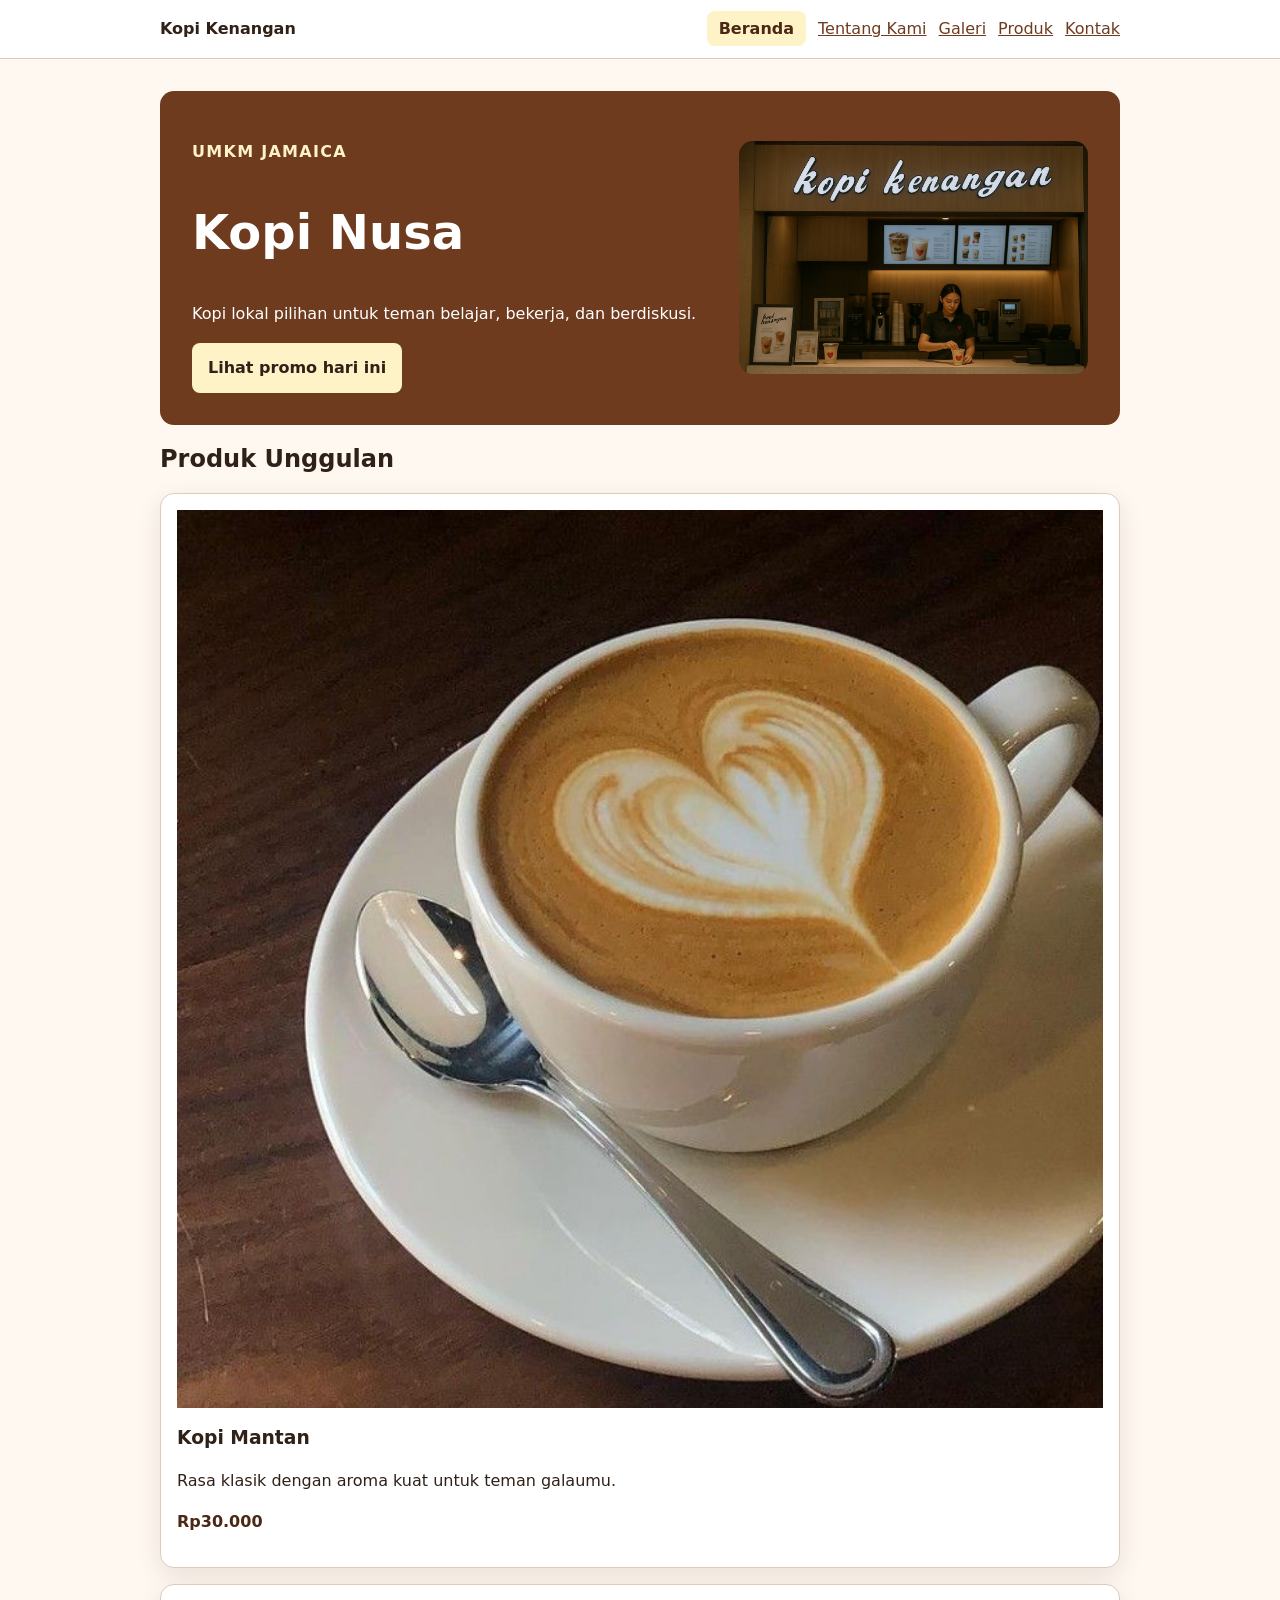
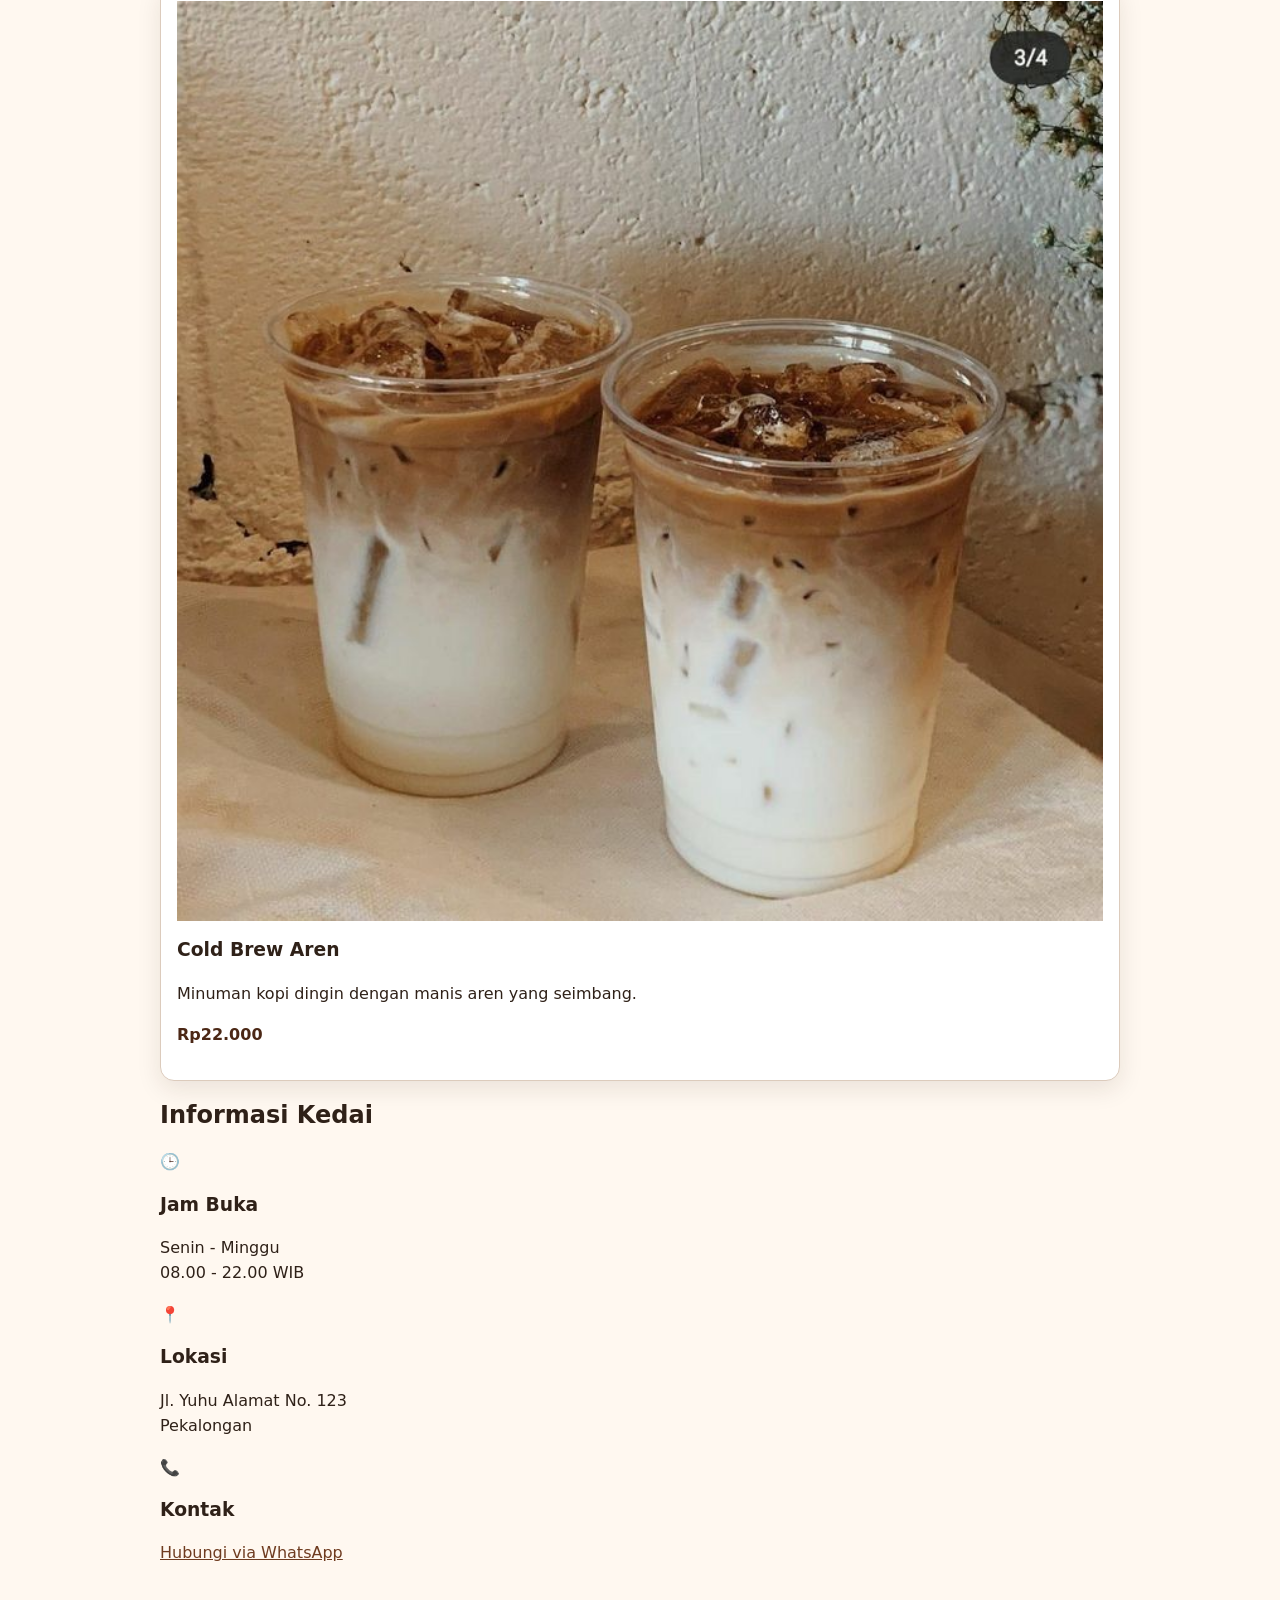
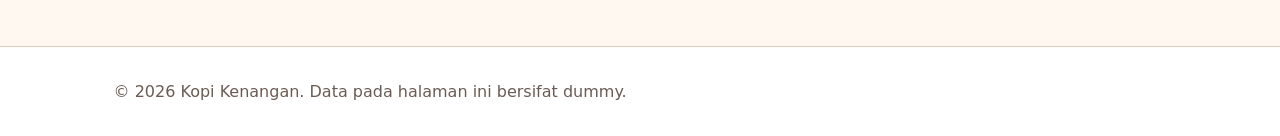
==== commit b91ff641: "feat:Bangun layout flexbox dan grid" ====
--- a/index.html
+++ b/index.html
@@ -1,239 +1,156 @@
 <!doctype html>
 <html lang="id">
+  <head>
+    <meta charset="utf-8" />
+    <meta name="viewport" content="width=device-width, initial-scale=1" />
+    <title>Beranda - Kopi Kenangan</title>
+    <link rel="stylesheet" href="css/style.css" />
+  </head>
 
-<head>
-  <meta charset="utf-8">
-  <meta name="viewport" content="width=device-width, initial-scale=1">
-  <title>Beranda - Kopi Kenangan</title>
-  <link rel="stylesheet" href="css/style.css">
-</head>
+  <body>
+    <!-- Skip Link -->
+    <a class="skip-link" href="#konten"> Lewati ke konten utama </a>
 
-<body>
+    <!-- Header & Navigasi -->
+    <header class="site-header">
+      <nav class="nav" aria-label="Navigasi utama">
+        <a class="brand" href="index.html"> Kopi Kenangan </a>
 
-  <!-- Skip Link -->
-  <a class="skip-link" href="#konten">
-    Lewati ke konten utama
-  </a>
+        <ul>
+          <li>
+            <a href="index.html" aria-current="page"> Beranda </a>
+          </li>
 
-  <!-- Header & Navigasi -->
-  <header class="site-header">
-    <nav class="nav" aria-label="Navigasi utama">
+          <li>
+            <a href="tentang.html"> Tentang Kami </a>
+          </li>
 
-      <a class="brand" href="index.html">
-        Kopi Kenangan
-      </a>
+          <li>
+            <a href="galeri.html"> Galeri </a>
+          </li>
 
-      <ul>
-        <li>
-          <a href="index.html" aria-current="page">
-            Beranda
-          </a>
-        </li>
+          <li>
+            <a href="produk.html"> Produk </a>
+          </li>
 
-        <li>
-          <a href="tentang.html">
-            Tentang Kami
-          </a>
-        </li>
+          <li>
+            <a href="kontak.html"> Kontak </a>
+          </li>
+        </ul>
+      </nav>
+    </header>
 
-        <li>
-          <a href="galeri.html">
-            Galeri
-          </a>
-        </li>
+    <!-- Konten Utama -->
+    <main id="konten" class="page">
+      <!-- Hero -->
+      <section class="hero" aria-labelledby="hero-title">
+        <div class="hero-content">
+          <p class="eyebrow">UMKM Jamaica</p>
+          <h1 id="hero-title">Kopi Nusa</h1>
+          <p>
+            Kopi lokal pilihan untuk teman belajar, bekerja, dan berdiskusi.
+          </p>
+          <button id="promoButton" type="button">Lihat promo hari ini</button>
+        </div>
+        <img
+          class="hero-image"
+          src="assets/images/kopi kenangan.jpg"
+          alt="Etalase Kopi Kenangan berisi kemasan kopi lokal"
+        />
+      </section>
 
-        <li>
-          <a href="produk.html">
-            Produk
-          </a>
-        </li>
+      <!-- Produk Unggulan -->
+      <section aria-labelledby="produk-title">
+        <h2 id="produk-title">Produk Unggulan</h2>
 
-        <li>
-          <a href="kontak.html">
-            Kontak
-          </a>
-        </li>
-      </ul>
+        <div class="product-list">
+          <!-- Produk 1 -->
+          <article class="product-card">
+            <img
+              src="assets/images/Mantan.jpg"
+              alt="Kopi Mantan dengan aroma kopi klasik"
+            />
 
-    </nav>
-  </header>
+            <div class="product-info">
+              <h3>Kopi Mantan</h3>
 
-  <!-- Konten Utama -->
-  <main id="konten" class="page">
+              <p>Rasa klasik dengan aroma kuat untuk teman galaumu.</p>
 
-    <!-- Hero -->
-    <section class="hero" aria-labelledby="hero-title">
+              <p class="price">Rp30.000</p>
+            </div>
+          </article>
 
-      <p class="eyebrow">
-        UMKM Pekalongan
-      </p>
+          <!-- Produk 2 -->
+          <article class="product-card">
+            <img
+              src="assets/images/download.jpg"
+              alt="Cold Brew Aren dengan es dan gula aren"
+            />
 
-      <h1 id="hero-title">
-        Kopi Kenangan
-      </h1>
+            <div class="product-info">
+              <h3>Cold Brew Aren</h3>
 
-      <p>
-        Kopi lokal pilihan cocok untuk menemani galau.
-      </p>
+              <p>Minuman kopi dingin dengan manis aren yang seimbang.</p>
 
-      <button id="promoButton" type="button">
-        Lihat promo hari ini
-      </button>
+              <p class="price">Rp22.000</p>
+            </div>
+          </article>
+        </div>
+      </section>
 
-      <img
-        src="assets/images/kopi kenangan.jpg"
-        alt="Etalase Kopi Kenangan berisi kemasan kopi lokal"
-      >
+      <!-- Informasi Kedai -->
+      <section aria-labelledby="info-title" class="info-section">
+        <h2 id="info-title">Informasi Kedai</h2>
 
-    </section>
+        <!-- Jam Buka -->
+        <article class="info-card">
+          <div class="info-icon">🕒</div>
 
-    <!-- Produk Unggulan -->
-    <section aria-labelledby="produk-title">
+          <h3>Jam Buka</h3>
 
-      <h2 id="produk-title">
-        Produk Unggulan
-      </h2>
-
-      <div class="product-list">
-
-        <!-- Produk 1 -->
-        <article class="product-card">
-
-          <img
-            src="assets/images/Mantan.jpg"
-            alt="Kopi Mantan dengan aroma kopi klasik"
-          >
-
-          <div class="product-info">
-
-            <h3>
-              Kopi Mantan
-            </h3>
-
-            <p>
-              Rasa klasik dengan aroma kuat untuk teman galaumu.
-            </p>
-
-            <p class="price">
-              Rp30.000
-            </p>
-
-          </div>
-
+          <p>
+            Senin - Minggu<br />
+            08.00 - 22.00 WIB
+          </p>
         </article>
 
-        <!-- Produk 2 -->
-        <article class="product-card">
+        <!-- Lokasi -->
+        <article class="info-card">
+          <div class="info-icon">📍</div>
 
-          <img
-            src="assets/images/download.jpg"
-            alt="Cold Brew Aren dengan es dan gula aren"
-          >
+          <h3>Lokasi</h3>
 
-          <div class="product-info">
-
-            <h3>
-              Cold Brew Aren
-            </h3>
-
-            <p>
-              Minuman kopi dingin dengan manis aren yang seimbang.
-            </p>
-
-            <p class="price">
-              Rp25.000
-            </p>
-
-          </div>
-
+          <p>
+            Jl. Yuhu Alamat No. 123<br />
+            Pekalongan
+          </p>
         </article>
 
-      </div>
+        <!-- Kontak -->
+        <article class="info-card">
+          <div class="info-icon">📞</div>
 
-    </section>
+          <h3>Kontak</h3>
 
-    <!-- Informasi Kedai -->
-    <section aria-labelledby="info-title" class="info-section">
+          <p class="contact-link">
+            <a
+              href="https://wa.me/6281234567890"
+              target="_blank"
+              rel="noopener"
+            >
+              Hubungi via WhatsApp
+            </a>
+          </p>
+        </article>
+      </section>
+    </main>
 
-      <h2 id="info-title">
-        Informasi Kedai
-      </h2>
+    <!-- Footer -->
+    <footer class="site-footer">
+      <p>&copy; 2026 Kopi Kenangan. Data pada halaman ini bersifat dummy.</p>
+    </footer>
 
-      <!-- Jam Buka -->
-      <article class="info-card">
-
-        <div class="info-icon">
-          🕒
-        </div>
-
-        <h3>
-          Jam Buka
-        </h3>
-
-        <p>
-          Senin - Minggu<br>
-          08.00 - 22.00 WIB
-        </p>
-
-      </article>
-
-      <!-- Lokasi -->
-      <article class="info-card">
-
-        <div class="info-icon">
-          📍
-        </div>
-
-        <h3>
-          Lokasi
-        </h3>
-
-        <p>
-          Jl. Yuhu Alamat No. 123<br>
-          Pekalongan
-        </p>
-
-      </article>
-
-      <!-- Kontak -->
-      <article class="info-card">
-
-        <div class="info-icon">
-          📞
-        </div>
-
-        <h3>
-          Kontak
-        </h3>
-
-        <p class="contact-link">
-          <a
-            href="https://wa.me/6281234567890"
-            target="_blank"
-            rel="noopener"
-          >
-            Hubungi via WhatsApp
-          </a>
-        </p>
-
-      </article>
-
-    </section>
-
-  </main>
-
-  <!-- Footer -->
-  <footer class="site-footer">
-
-    <p>
-      &copy; 2026 Kopi Kenangan.
-      Data pada halaman ini bersifat dummy.
-    </p>
-
-  </footer>
-
-  <!-- JavaScript -->
-  <script src="js/script.js"></script>
-
-</body>
-</html>+    <!-- JavaScript -->
+    <script src="js/script.js"></script>
+  </body>
+</html>
--- a/css/style.css
+++ b/css/style.css
@@ -119,6 +119,55 @@
   background: #fef3c7;
   border-radius: var(--radius-sm);
 }
+
+.nav {
+  display: flex;
+  gap: var(--space-3);
+  align-items: center;
+  justify-content: space-between;
+}
+.brand { margin-bottom: 0; }
+.nav ul { display: flex; gap: var(--space-2); flex-wrap: wrap; }
+.nav li { margin: 0; }
+
+.product-card { display: flex; flex-direction: column; }
+.product-badge {
+  align-self: flex-start;
+  padding: 0.25rem var(--space-2);
+  color: var(--color-primary-strong);
+  font-size: 0.875rem;
+  font-weight: 800;
+  background: #fef3c7;
+  border-radius: 999px;
+}
+.card-actions {
+  display: flex;
+  gap: var(--space-2);   
+  align-items: center;
+  flex-wrap: wrap;
+  margin-top: auto;
+}
+
+.hero {
+  display: grid;
+  grid-template-columns: 1.2fr 0.8fr;
+  gap: var(--space-4);
+  align-items: center;
+}
+
+.hero:not(:has(.hero-image)) {
+  grid-template-columns: 1fr;
+}
+
+.hero-image { width: 100%; border-radius: var(--radius-md); }
+
+.product-grid,
+.gallery-grid {
+  display: grid;
+  grid-template-columns: repeat(3, minmax(0, 1fr));
+  gap: var(--space-3);
+}
+.gallery-grid { grid-template-columns: repeat(2, minmax(0, 1fr)); }
 
 .page {
   padding-block: var(--space-5);
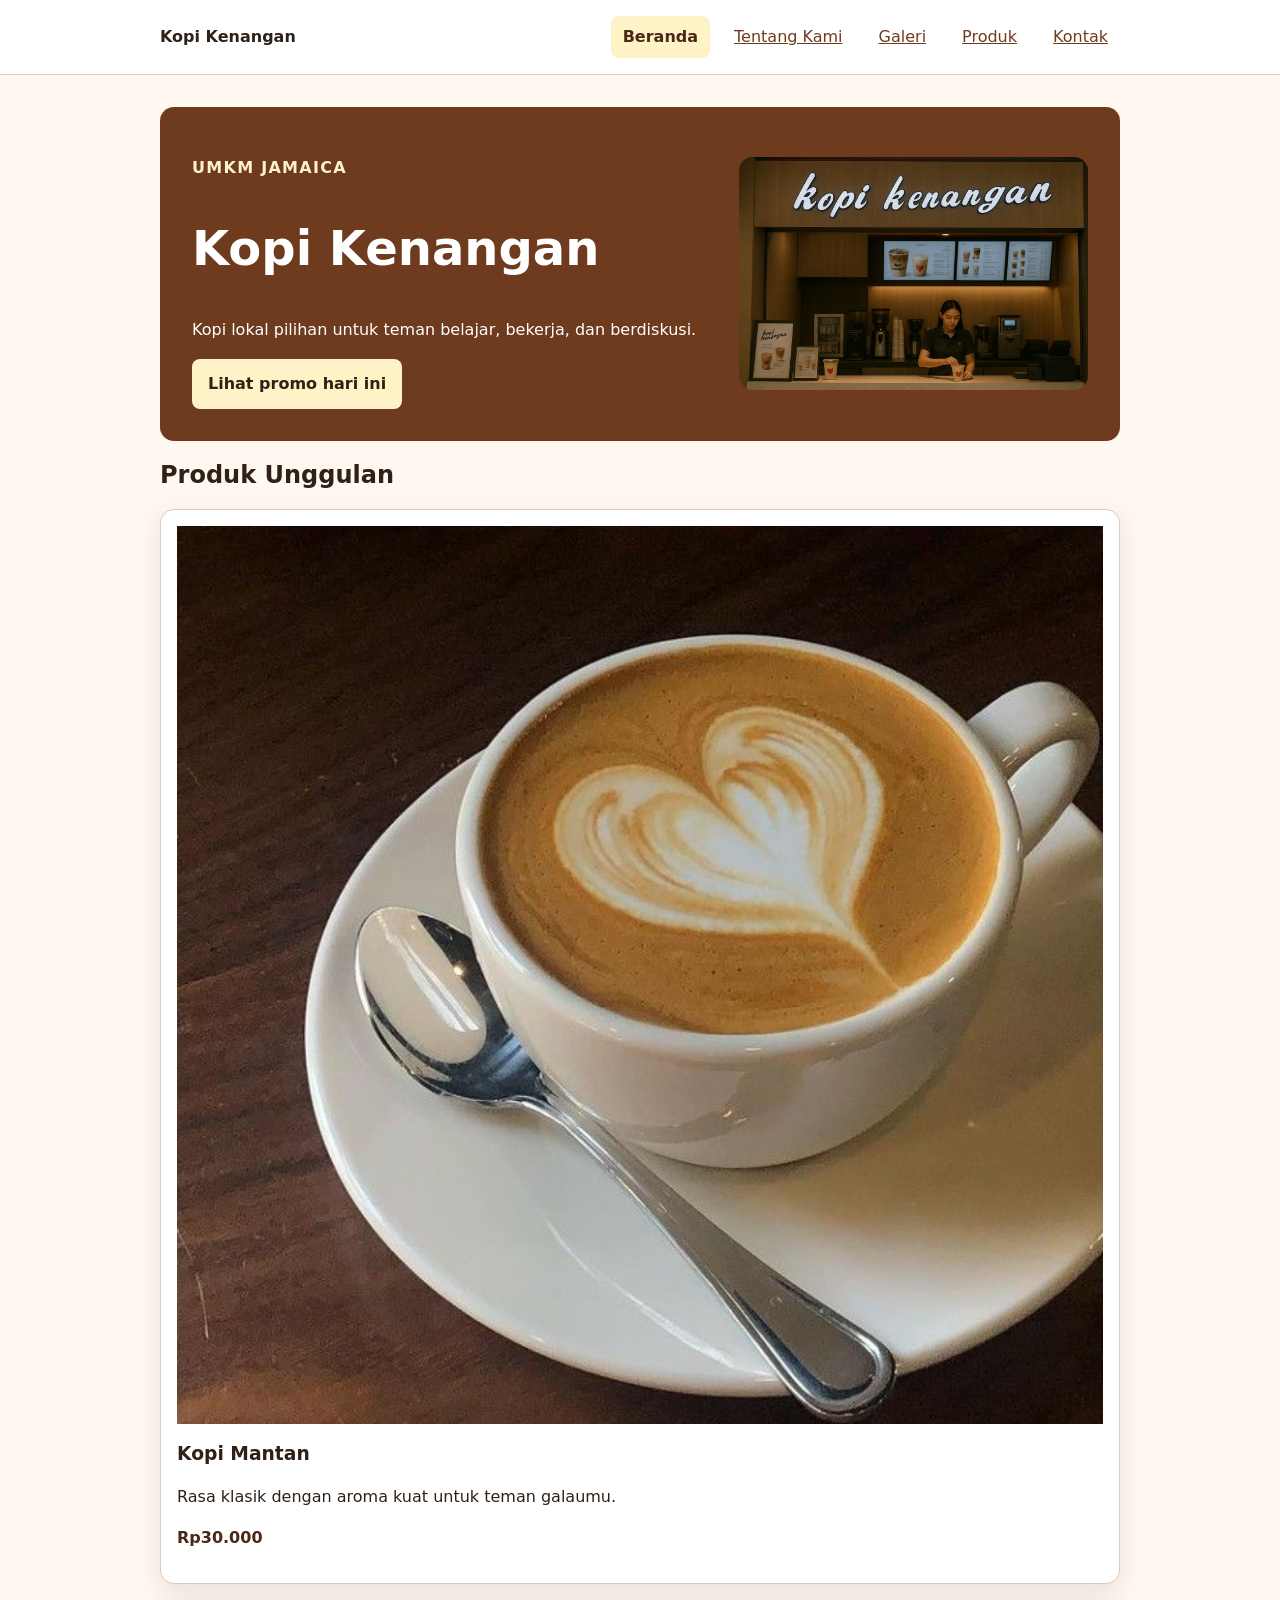
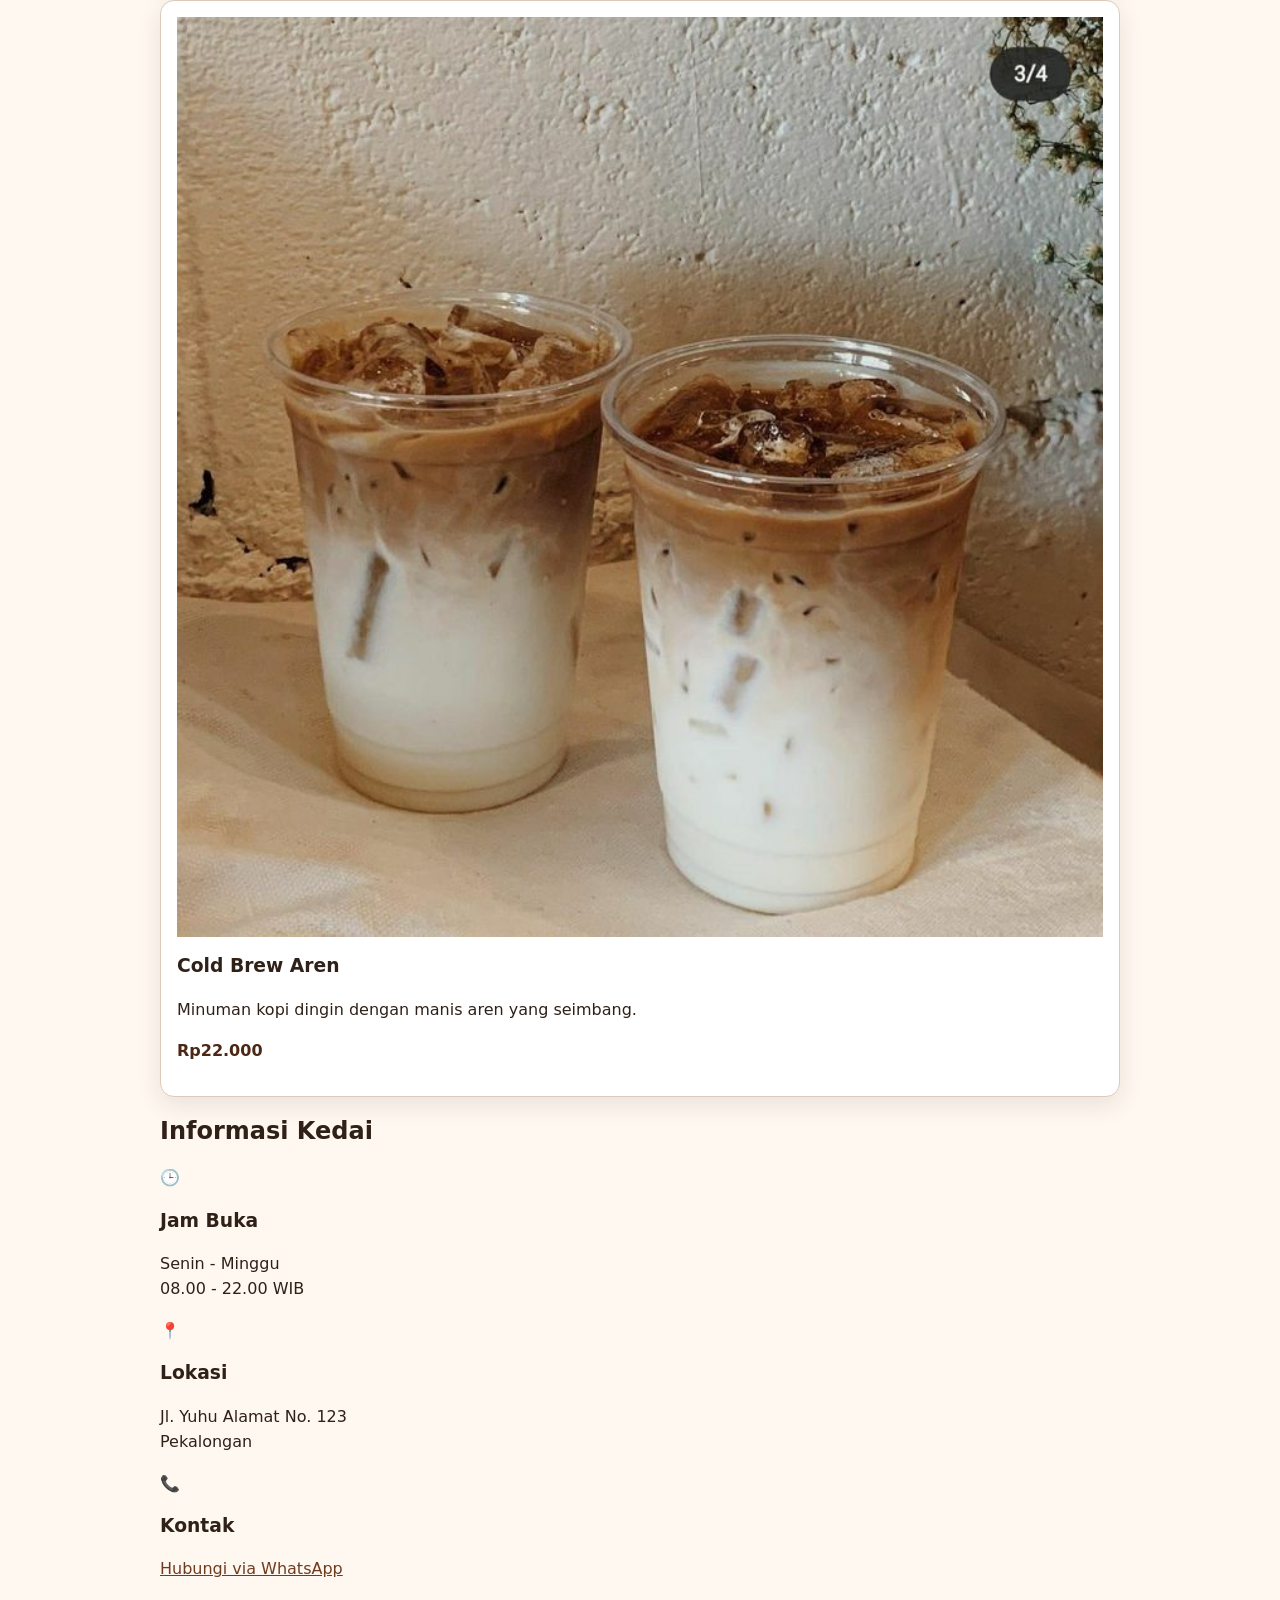
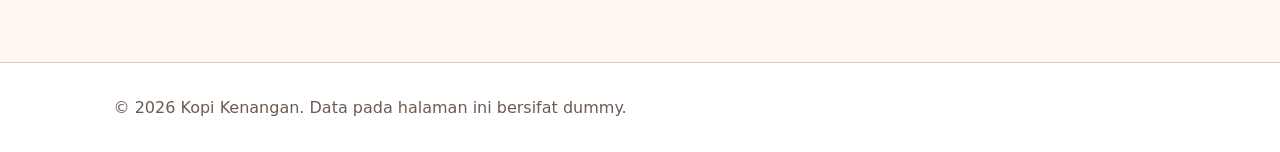
==== commit 0f91e5b9: "feat: tambahkan hamburger menu mobile view dan update header navbar sesuai saran" ====
--- a/index.html
+++ b/index.html
@@ -1,156 +1,149 @@
+</footer>
+
+<!-- JavaScript -->
+<script src="js/script.js"></script>
+</body>
+
+</html>
 <!doctype html>
 <html lang="id">
-  <head>
-    <meta charset="utf-8" />
-    <meta name="viewport" content="width=device-width, initial-scale=1" />
-    <title>Beranda - Kopi Kenangan</title>
-    <link rel="stylesheet" href="css/style.css" />
-  </head>
 
-  <body>
-    <!-- Skip Link -->
-    <a class="skip-link" href="#konten"> Lewati ke konten utama </a>
+<head>
+  <meta charset="utf-8" />
+  <meta name="viewport" content="width=device-width, initial-scale=1" />
+  <title>Beranda - Kopi Kenangan</title>
+  <link rel="stylesheet" href="css/style.css" />
+</head>
 
-    <!-- Header & Navigasi -->
-    <header class="site-header">
-      <nav class="nav" aria-label="Navigasi utama">
-        <a class="brand" href="index.html"> Kopi Kenangan </a>
+<body>
+  <!-- Skip Link -->
+  <a class="skip-link" href="#konten"> Lewati ke konten utama </a>
 
-        <ul>
-          <li>
-            <a href="index.html" aria-current="page"> Beranda </a>
-          </li>
+  <!-- Header & Navigasi -->
 
-          <li>
-            <a href="tentang.html"> Tentang Kami </a>
-          </li>
+  <header class="site-header">
+    <nav class="nav" aria-label="Navigasi utama">
+      <a class="brand" href="index.html">Kopi Kenangan</a>
 
-          <li>
-            <a href="galeri.html"> Galeri </a>
-          </li>
+      <button class="nav-toggle" type="button" aria-label="Buka menu navigasi" aria-expanded="false"
+        aria-controls="nav-menu">
+        <span class="menu-icon" aria-hidden="true">☰</span>
+        <span>Menu</span>
+      </button>
 
-          <li>
-            <a href="produk.html"> Produk </a>
-          </li>
+      <ul class="nav-menu" id="nav-menu">
+        <li>
+          <a href="index.html" aria-current="page">Beranda</a>
+        </li>
+        <li>
+          <a href="tentang.html">Tentang Kami</a>
+        </li>
+        <li>
+          <a href="galeri.html">Galeri</a>
+        </li>
+        <li>
+          <a href="produk.html">Produk</a>
+        </li>
+        <li>
+          <a href="kontak.html">Kontak</a>
+        </li>
+      </ul>
+    </nav>
+  </header>
 
-          <li>
-            <a href="kontak.html"> Kontak </a>
-          </li>
-        </ul>
-      </nav>
-    </header>
 
-    <!-- Konten Utama -->
-    <main id="konten" class="page">
-      <!-- Hero -->
-      <section class="hero" aria-labelledby="hero-title">
-        <div class="hero-content">
-          <p class="eyebrow">UMKM Jamaica</p>
-          <h1 id="hero-title">Kopi Nusa</h1>
-          <p>
-            Kopi lokal pilihan untuk teman belajar, bekerja, dan berdiskusi.
-          </p>
-          <button id="promoButton" type="button">Lihat promo hari ini</button>
-        </div>
-        <img
-          class="hero-image"
-          src="assets/images/kopi kenangan.jpg"
-          alt="Etalase Kopi Kenangan berisi kemasan kopi lokal"
-        />
-      </section>
+  <!-- Konten Utama -->
+  <main id="konten" class="page">
+    <!-- Hero -->
+    <section class="hero" aria-labelledby="hero-title">
+      <div class="hero-content">
+        <p class="eyebrow">UMKM Jamaica</p>
+        <h1 id="hero-title">Kopi Kenangan</h1>
+        <p>
+          Kopi lokal pilihan untuk teman belajar, bekerja, dan berdiskusi.
+        </p>
+        <button id="promoButton" type="button">Lihat promo hari ini</button>
+      </div>
+      <img class="hero-image" src="assets/images/kopi kenangan.jpg" width="640" height="360"
+        alt="Etalase Kopi Kenangan berisi kemasan kopi lokal" />
+    </section>
 
-      <!-- Produk Unggulan -->
-      <section aria-labelledby="produk-title">
-        <h2 id="produk-title">Produk Unggulan</h2>
+    <!-- Produk Unggulan -->
+    <section aria-labelledby="produk-title">
+      <h2 id="produk-title">Produk Unggulan</h2>
 
-        <div class="product-list">
-          <!-- Produk 1 -->
-          <article class="product-card">
-            <img
-              src="assets/images/Mantan.jpg"
-              alt="Kopi Mantan dengan aroma kopi klasik"
-            />
+      <div class="product-list">
+        <!-- Produk 1 -->
+        <article class="product-card">
+          <img src="assets/images/Mantan.jpg" alt="Kopi Mantan dengan aroma kopi klasik" />
 
-            <div class="product-info">
-              <h3>Kopi Mantan</h3>
+          <div class="product-info">
+            <h3>Kopi Mantan</h3>
 
-              <p>Rasa klasik dengan aroma kuat untuk teman galaumu.</p>
+            <p>Rasa klasik dengan aroma kuat untuk teman galaumu.</p>
 
-              <p class="price">Rp30.000</p>
-            </div>
-          </article>
-
-          <!-- Produk 2 -->
-          <article class="product-card">
-            <img
-              src="assets/images/download.jpg"
-              alt="Cold Brew Aren dengan es dan gula aren"
-            />
-
-            <div class="product-info">
-              <h3>Cold Brew Aren</h3>
-
-              <p>Minuman kopi dingin dengan manis aren yang seimbang.</p>
-
-              <p class="price">Rp22.000</p>
-            </div>
-          </article>
-        </div>
-      </section>
-
-      <!-- Informasi Kedai -->
-      <section aria-labelledby="info-title" class="info-section">
-        <h2 id="info-title">Informasi Kedai</h2>
-
-        <!-- Jam Buka -->
-        <article class="info-card">
-          <div class="info-icon">🕒</div>
-
-          <h3>Jam Buka</h3>
-
-          <p>
-            Senin - Minggu<br />
-            08.00 - 22.00 WIB
-          </p>
+            <p class="price">Rp30.000</p>
+          </div>
         </article>
 
-        <!-- Lokasi -->
-        <article class="info-card">
-          <div class="info-icon">📍</div>
+        <!-- Produk 2 -->
+        <article class="product-card">
+          <img src="assets/images/download.jpg" alt="Cold Brew Aren dengan es dan gula aren" />
 
-          <h3>Lokasi</h3>
+          <div class="product-info">
+            <h3>Cold Brew Aren</h3>
 
-          <p>
-            Jl. Yuhu Alamat No. 123<br />
-            Pekalongan
-          </p>
+            <p>Minuman kopi dingin dengan manis aren yang seimbang.</p>
+
+            <p class="price">Rp22.000</p>
+          </div>
         </article>
+      </div>
+    </section>
 
-        <!-- Kontak -->
-        <article class="info-card">
-          <div class="info-icon">📞</div>
+    <!-- Informasi Kedai -->
+    <section aria-labelledby="info-title" class="info-section">
+      <h2 id="info-title">Informasi Kedai</h2>
 
-          <h3>Kontak</h3>
+      <!-- Jam Buka -->
+      <article class="info-card">
+        <div class="info-icon">🕒</div>
 
-          <p class="contact-link">
-            <a
-              href="https://wa.me/6281234567890"
-              target="_blank"
-              rel="noopener"
-            >
-              Hubungi via WhatsApp
-            </a>
-          </p>
-        </article>
-      </section>
-    </main>
+        <h3>Jam Buka</h3>
 
-    <!-- Footer -->
-    <footer class="site-footer">
-      <p>&copy; 2026 Kopi Kenangan. Data pada halaman ini bersifat dummy.</p>
-    </footer>
+        <p>
+          Senin - Minggu<br />
+          08.00 - 22.00 WIB
+        </p>
+      </article>
 
-    <!-- JavaScript -->
-    <script src="js/script.js"></script>
-  </body>
-</html>
+      <!-- Lokasi -->
+      <article class="info-card">
+        <div class="info-icon">📍</div>
+
+        <h3>Lokasi</h3>
+
+        <p>
+          Jl. Yuhu Alamat No. 123<br />
+          Pekalongan
+        </p>
+      </article>
+
+      <!-- Kontak -->
+      <article class="info-card">
+        <div class="info-icon">📞</div>
+
+        <h3>Kontak</h3>
+
+        <p class="contact-link">
+          <a href="https://wa.me/6281234567890" target="_blank" rel="noopener">
+            Hubungi via WhatsApp
+          </a>
+        </p>
+      </article>
+    </section>
+  </main>
+
+  <!-- Footer -->
+  <footer class="site-footer">
+    <p>&copy; 2026 Kopi Kenangan. Data pada halaman ini bersifat dummy.</p>
--- a/css/style.css
+++ b/css/style.css
@@ -1,3 +1,4 @@
+
 :root {
   --color-primary: #6f3b1f;
   --color-primary-strong: #4b2715;
@@ -20,7 +21,7 @@
   --shadow-card: 0 0.5rem 1.5rem rgb(47 33 24 / 0.1);
 }
 
-
+/* Dasar */
 *,
 *::before,
 *::after {
@@ -58,6 +59,7 @@
   outline-offset: 3px;
 }
 
+/* Skip link */
 .skip-link {
   position: absolute;
   top: -5rem;
@@ -71,6 +73,7 @@
   top: var(--space-3);
 }
 
+/* Header dan footer */
 .site-header,
 .site-footer {
   padding: var(--space-3) var(--space-4);
@@ -86,29 +89,74 @@
   border-bottom: 0;
 }
 
+/* Navbar */
 .nav,
 .page {
   width: min(100% - 2rem, 60rem);
   margin-inline: auto;
 }
 
+.nav {
+  display: flex;
+  flex-direction: column;
+  align-items: stretch;
+  gap: var(--space-3);
+}
+
 .brand {
   display: inline-block;
-  margin-bottom: var(--space-2);
+  margin-bottom: 0;
   color: var(--color-text);
   font-weight: 800;
   text-decoration: none;
 }
 
+/* Tombol hamburger */
+.nav-toggle {
+  display: inline-flex;
+  align-items: center;
+  align-self: flex-start;
+  gap: var(--space-1);
+  padding: var(--space-1) var(--space-2);
+  color: var(--color-primary-strong);
+  background: var(--color-surface-soft);
+  border: 1px solid var(--color-border);
+  border-radius: var(--radius-sm);
+}
+
+.nav-toggle:hover {
+  color: var(--color-surface);
+  background: var(--color-primary-strong);
+}
+
+.menu-icon {
+  font-size: 1.25rem;
+  line-height: 1;
+}
+
+/* Daftar navigasi mobile */
 .nav ul {
+  display: none;
+  flex-direction: column;
+  gap: var(--space-2);
+  flex-wrap: wrap;
+  margin: 0;
   padding: 0;
+  list-style: none;
+}
+
+.nav ul.is-open {
+  display: flex;
+}
+
+.nav li {
   margin: 0;
-  list-style: none;
-}
-
-.nav li {
-  display: inline-block;
-  margin: 0 var(--space-2) var(--space-1) 0;
+}
+
+.nav ul a {
+  display: block;
+  padding: var(--space-1) var(--space-2);
+  border-radius: var(--radius-sm);
 }
 
 .nav a[aria-current="page"] {
@@ -120,17 +168,12 @@
   border-radius: var(--radius-sm);
 }
 
-.nav {
+/* Kartu produk */
+.product-card {
   display: flex;
-  gap: var(--space-3);
-  align-items: center;
-  justify-content: space-between;
-}
-.brand { margin-bottom: 0; }
-.nav ul { display: flex; gap: var(--space-2); flex-wrap: wrap; }
-.nav li { margin: 0; }
-
-.product-card { display: flex; flex-direction: column; }
+  flex-direction: column;
+}
+
 .product-badge {
   align-self: flex-start;
   padding: 0.25rem var(--space-2);
@@ -140,44 +183,47 @@
   background: #fef3c7;
   border-radius: 999px;
 }
+
 .card-actions {
   display: flex;
-  gap: var(--space-2);   
+  gap: var(--space-2);
   align-items: center;
   flex-wrap: wrap;
   margin-top: auto;
 }
 
+/* Hero */
 .hero {
   display: grid;
-  grid-template-columns: 1.2fr 0.8fr;
+  grid-template-columns: 1fr;
   gap: var(--space-4);
   align-items: center;
-}
-
-.hero:not(:has(.hero-image)) {
-  grid-template-columns: 1fr;
-}
-
-.hero-image { width: 100%; border-radius: var(--radius-md); }
-
-.product-grid,
-.gallery-grid {
-  display: grid;
-  grid-template-columns: repeat(3, minmax(0, 1fr));
-  gap: var(--space-3);
-}
-.gallery-grid { grid-template-columns: repeat(2, minmax(0, 1fr)); }
-
-.page {
-  padding-block: var(--space-5);
-}
-
-.hero {
   padding: var(--space-5);
   color: var(--color-surface);
   background: var(--color-primary);
   border-radius: var(--radius-md);
+}
+
+.hero:not(:has(.hero-image)) {
+  grid-template-columns: 1fr;
+}
+
+.hero-image {
+  width: 100%;
+  border-radius: var(--radius-md);
+}
+
+/* Grid produk dan galeri */
+.product-grid,
+.gallery-grid {
+  display: grid;
+  grid-template-columns: 1fr;
+  gap: var(--space-3);
+}
+
+/* Konten halaman */
+.page {
+  padding-block: var(--space-5);
 }
 
 h1,
@@ -207,6 +253,7 @@
   color: #fef3c7;
 }
 
+/* Harga dan tombol */
 .price {
   color: var(--color-primary-strong);
   font-weight: 800;
@@ -242,7 +289,7 @@
   background: #fde68a;
 }
 
-
+/* Kartu, tabel, dan form */
 .product-card,
 .media-card,
 table,
@@ -287,6 +334,22 @@
   background: var(--color-surface-soft);
 }
 
+/* Tabel responsif */
+.table-scroll {
+  max-width: 100%;
+  overflow-x: auto;
+}
+
+.table-scroll:focus-visible {
+  outline: 3px solid var(--color-focus);
+  outline-offset: 3px;
+}
+
+.table-scroll table {
+  min-width: 40rem;
+}
+
+/* Form kontak */
 .field {
   margin-bottom: var(--space-3);
 }
@@ -334,7 +397,6 @@
   border-radius: var(--radius-sm);
 }
 
-
 .field input:invalid,
 .field select:invalid,
 .field textarea:invalid {
@@ -357,3 +419,45 @@
   margin-top: var(--space-2);
 }
 
+/* Responsive mulai 42rem */
+@media (min-width: 42rem) {
+  .gallery-grid {
+    grid-template-columns: repeat(2, minmax(0, 1fr));
+  }
+}
+
+/* Responsive mulai 48rem */
+@media (min-width: 48rem) {
+  .nav {
+    flex-direction: row;
+    align-items: center;
+    justify-content: space-between;
+  }
+
+  .nav-toggle {
+    display: none;
+  }
+
+  .nav ul,
+  .nav ul.is-open {
+    display: flex;
+    flex-direction: row;
+    align-items: center;
+    gap: var(--space-2);
+  }
+
+  .hero {
+    grid-template-columns: 1.2fr 0.8fr;
+  }
+
+  .product-grid {
+    grid-template-columns: repeat(2, minmax(0, 1fr));
+  }
+}
+
+/* Responsive mulai 60rem */
+@media (min-width: 60rem) {
+  .product-grid {
+    grid-template-columns: repeat(3, minmax(0, 1fr));
+  }
+}
